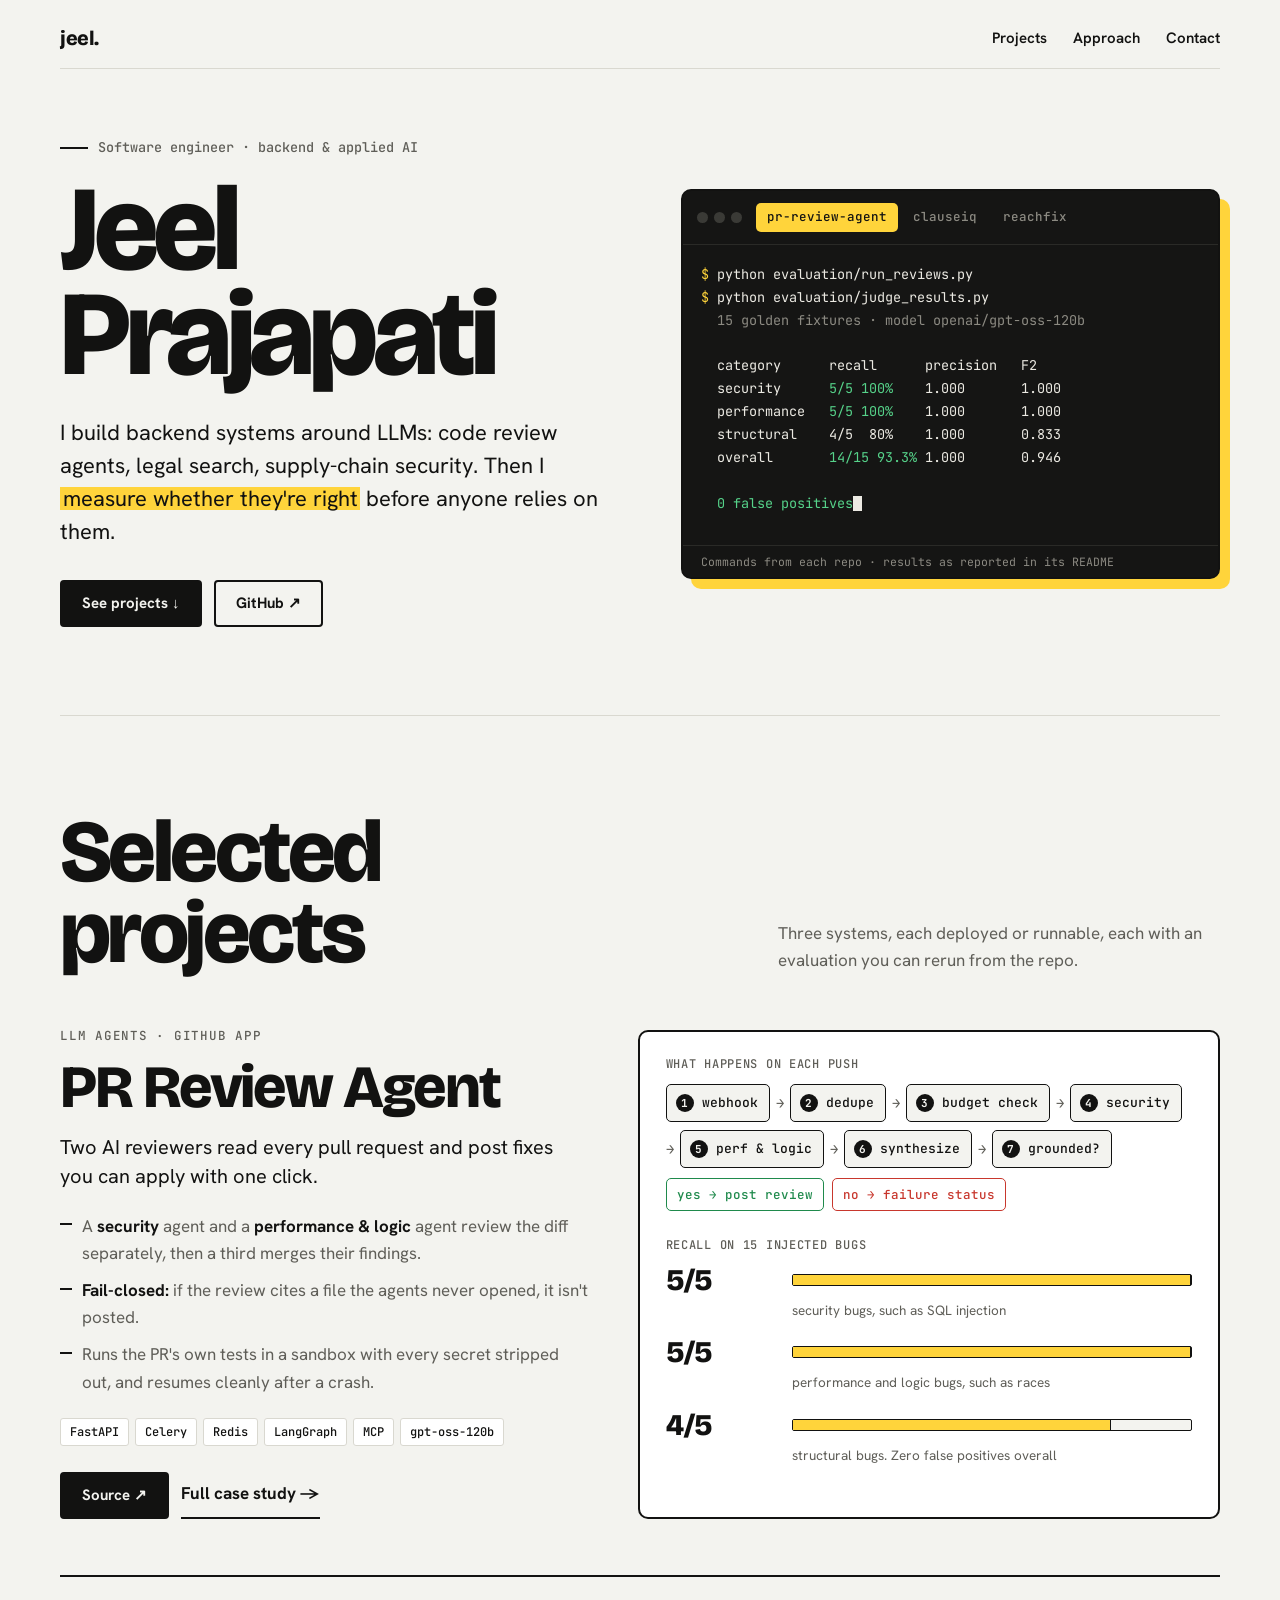
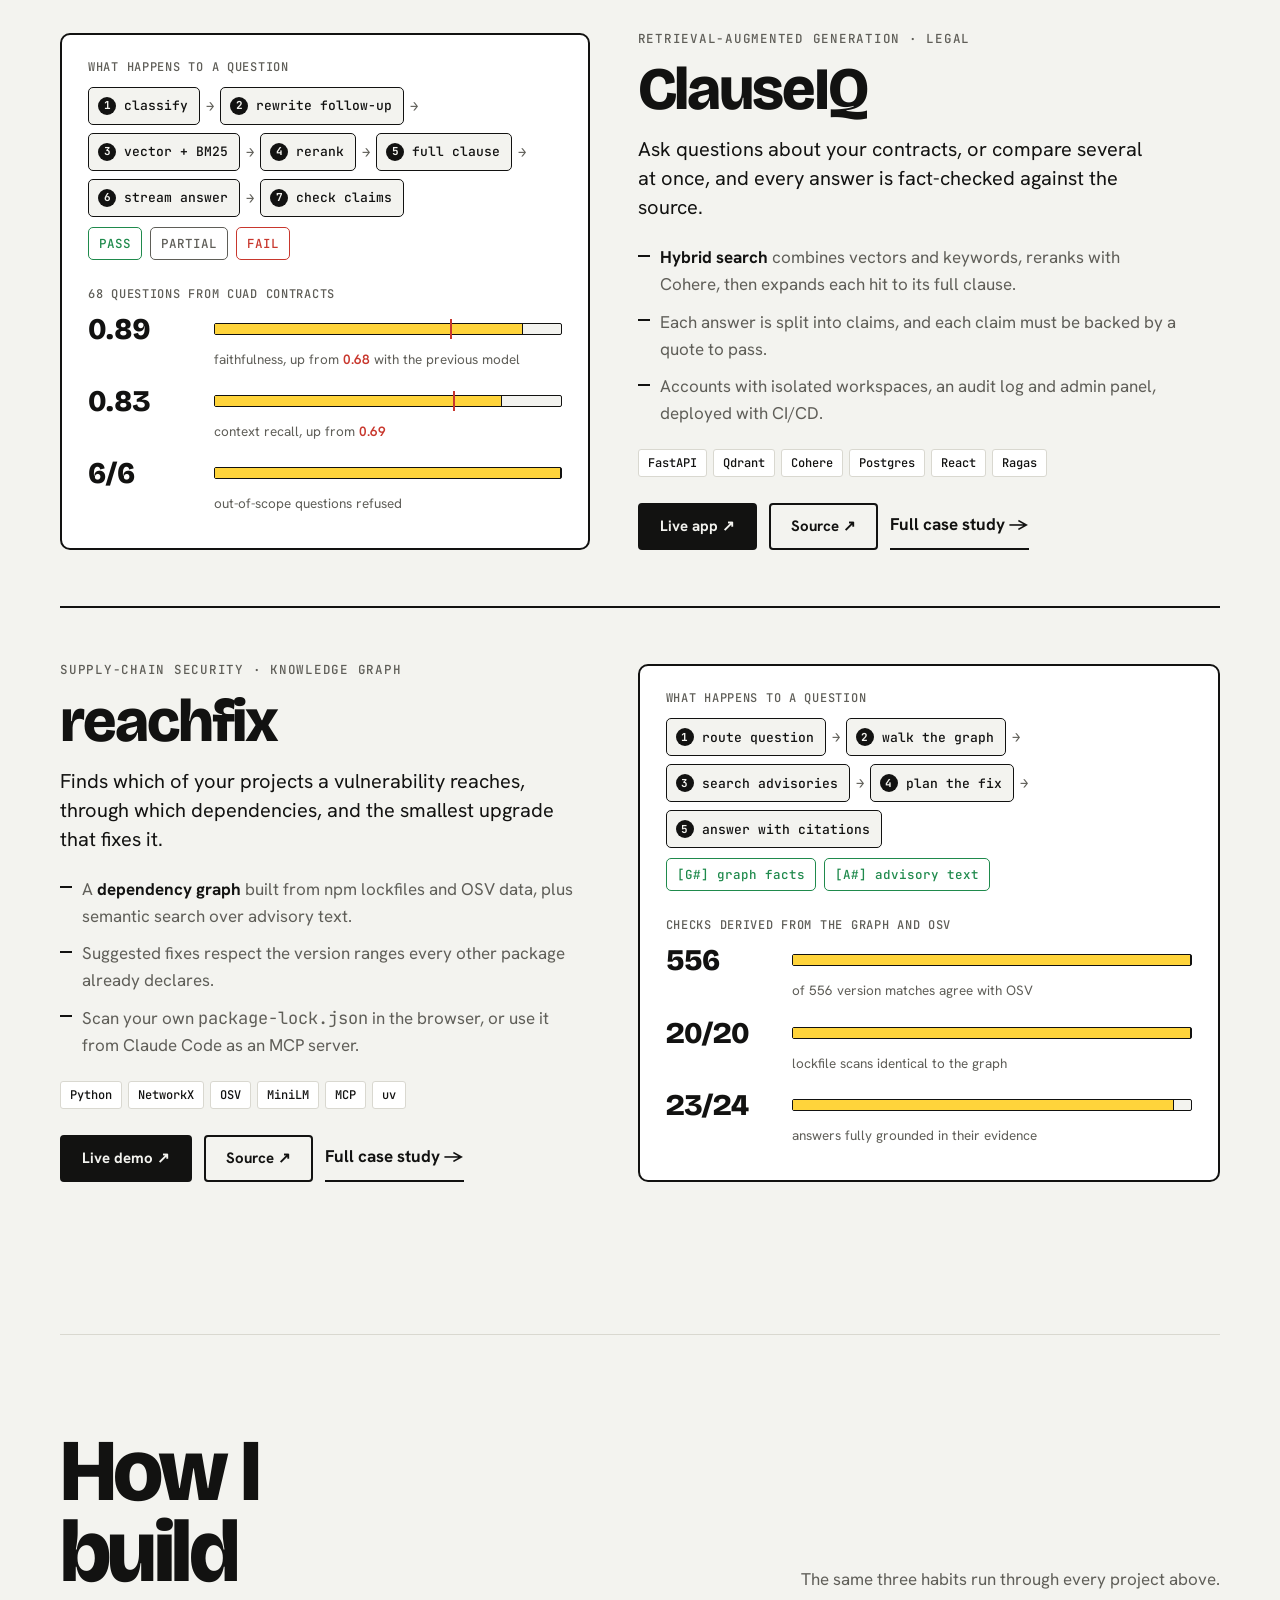
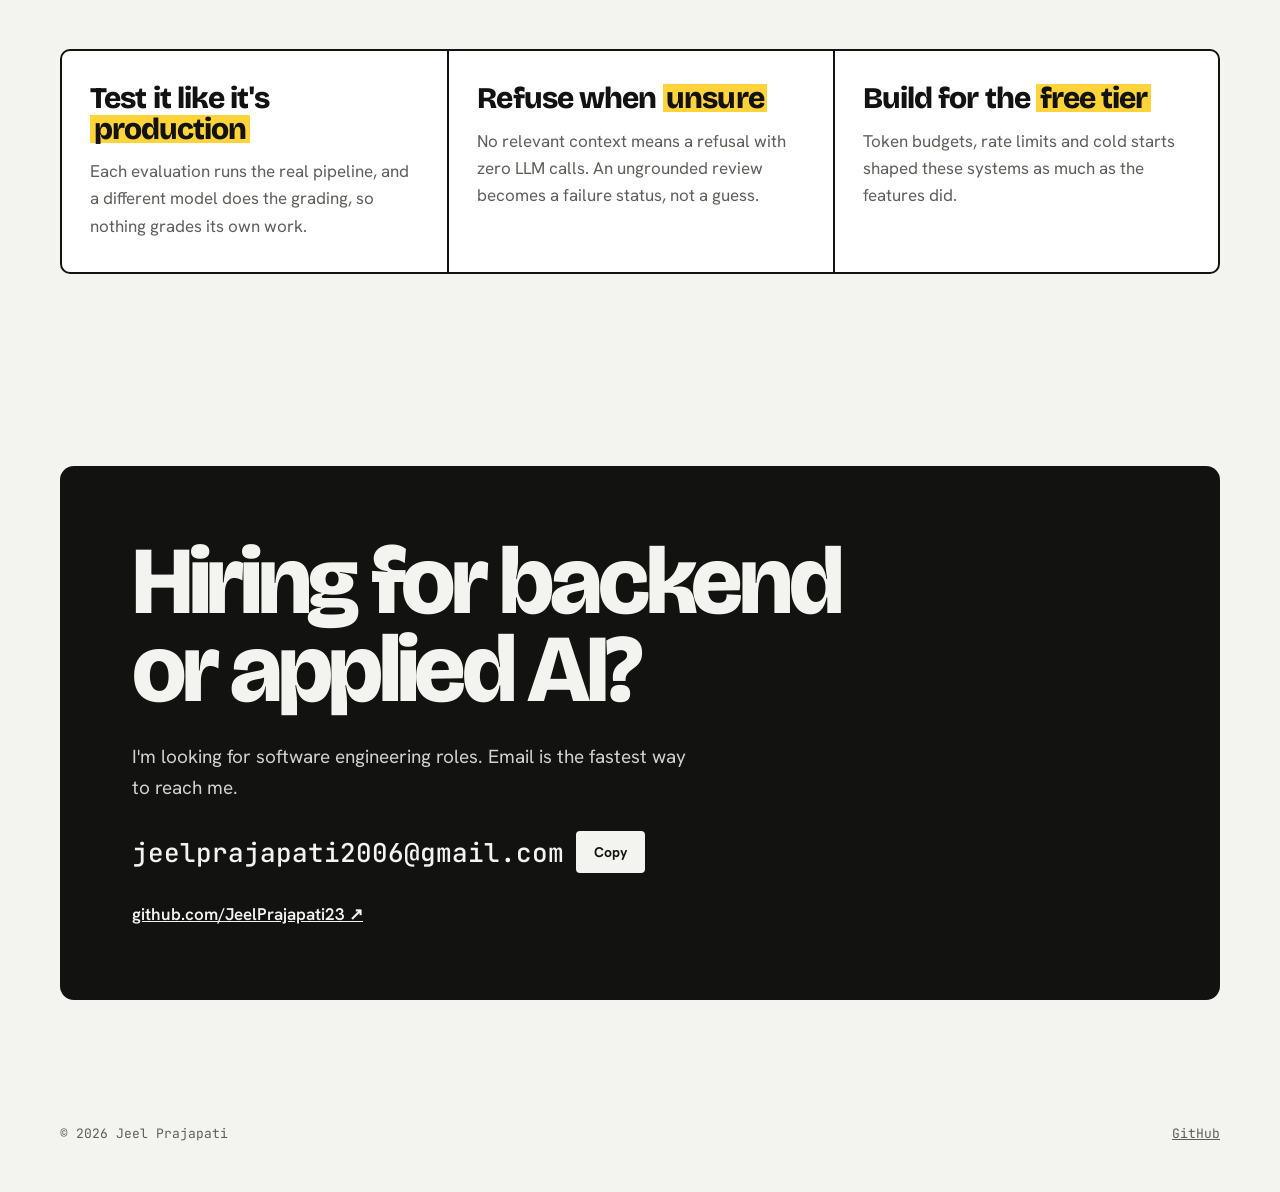
==== index.html @ beafd0f3 "Add portfolio site Home page, case-study pages for PR Review Agent, ClauseIQ and reachfix, and a 404" ====
<!doctype html>
<html lang="en">
<head>
<meta charset="utf-8">
<meta name="viewport" content="width=device-width, initial-scale=1, viewport-fit=cover">
<title>Jeel Prajapati · Software Engineer</title>
<meta name="description" content="Jeel Prajapati builds backend systems around LLMs and measures whether they are right: PR Review Agent, ClauseIQ and reachfix.">
<meta property="og:title" content="Jeel Prajapati · Software Engineer">
<meta property="og:description" content="Jeel Prajapati builds backend systems around LLMs and measures whether they are right: PR Review Agent, ClauseIQ and reachfix.">
<meta property="og:type" content="website">
<link rel="icon" href="assets/favicon.svg" type="image/svg+xml">
<link rel="preconnect" href="https://fonts.googleapis.com">
<link rel="preconnect" href="https://fonts.gstatic.com" crossorigin>
<link rel="stylesheet" href="https://fonts.googleapis.com/css2?family=Bricolage+Grotesque:opsz,wght@12..96,500;12..96,700;12..96,800&family=Hanken+Grotesk:wght@400;500;600;700&family=JetBrains+Mono:wght@400;500;700&display=swap">
<link rel="stylesheet" href="assets/styles.css">
</head>
<body>
<div class="wrap">
  <nav aria-label="Primary">
    <a class="mark" href="index.html">jeel.</a>
    <ul>
      <li><a href="#projects">Projects</a></li>
      <li><a href="#approach">Approach</a></li>
      <li><a href="#contact">Contact</a></li>
    </ul>
  </nav>

  <header class="hero" id="top">
    <div>
      <div class="role">Software engineer · backend &amp; applied AI</div>
      <h1>Jeel<br>Prajapati</h1>
      <p class="lede">I build backend systems around LLMs: code review agents, legal search, supply-chain security. Then I <span class="hl">measure whether they're right</span> before anyone relies on them.</p>
      <div class="actions">
        <a class="btn solid" href="#projects">See projects ↓</a>
        <a class="btn" href="https://github.com/JeelPrajapati23">GitHub ↗</a>
      </div>
    </div>

    <div class="term" aria-label="Project results in a terminal">
      <div class="term-top">
        <div class="dots" aria-hidden="true"><i></i><i></i><i></i></div>
        <div class="tabs" role="tablist">
          <button class="tab" role="tab" id="t-pr" aria-selected="true" data-k="pr">pr-review-agent</button>
          <button class="tab" role="tab" id="t-cq" aria-selected="false" data-k="cq">clauseiq</button>
          <button class="tab" role="tab" id="t-rf" aria-selected="false" data-k="rf">reachfix</button>
        </div>
      </div>
      <div class="screen" id="screen" role="tabpanel" aria-live="polite"></div>
      <div class="term-foot">Commands from each repo · results as reported in its README</div>
    </div>
  </header>

  <section id="projects" aria-labelledby="projects-h">
    <div class="sec-title">
      <h2 id="projects-h">Selected<br>projects</h2>
      <p>Three systems, each deployed or runnable, each with an evaluation you can rerun from the repo.</p>
    </div>

    <article class="project">
      <div class="info">
        <div class="kicker">LLM agents · GitHub App</div>
        <h3>PR Review Agent</h3>
        <p class="pitch">Two AI reviewers read every pull request and post fixes you can apply with one click.</p>
        <ul class="facts">
          <li>A <b>security</b> agent and a <b>performance &amp; logic</b> agent review the diff separately, then a third merges their findings.</li>
          <li><b>Fail-closed:</b> if the review cites a file the agents never opened, it isn't posted.</li>
          <li>Runs the PR's own tests in a sandbox with every secret stripped out, and resumes cleanly after a crash.</li>
        </ul>
        <div class="stack"><span>FastAPI</span><span>Celery</span><span>Redis</span><span>LangGraph</span><span>MCP</span><span>gpt-oss-120b</span></div>
        <div class="plinks"><a class="btn solid" href="https://github.com/JeelPrajapati23/PR-Review-Agent">Source ↗</a><a class="more" href="projects/pr-review-agent.html">Full case study →</a></div>
      </div>
      <div class="figure">
        <div>
          <div class="fig-label">What happens on each push</div>
          <ol class="flow">
            <li><span class="step" style="--i:0">webhook</span><span class="arrow">→</span></li>
            <li><span class="step" style="--i:1">dedupe</span><span class="arrow">→</span></li>
            <li><span class="step" style="--i:2">budget check</span><span class="arrow">→</span></li>
            <li><span class="step" style="--i:3">security</span><span class="arrow">→</span></li>
            <li><span class="step" style="--i:4">perf &amp; logic</span><span class="arrow">→</span></li>
            <li><span class="step" style="--i:5">synthesize</span><span class="arrow">→</span></li>
            <li><span class="step" style="--i:6">grounded?</span></li>
          </ol>
          <div class="outcomes"><span class="out go">yes → post review</span><span class="out stop">no → failure status</span></div>
        </div>
        <div>
          <div class="fig-label">Recall on 15 injected bugs</div>
          <div class="bars">
            <div class="bar-row"><b>5/5</b><div class="track"><div class="fill" style="width:100%"></div></div><small>security bugs, such as SQL injection</small></div>
            <div class="bar-row"><b>5/5</b><div class="track"><div class="fill" style="width:100%"></div></div><small>performance and logic bugs, such as races</small></div>
            <div class="bar-row"><b>4/5</b><div class="track"><div class="fill" style="width:80%"></div></div><small>structural bugs. Zero false positives overall</small></div>
          </div>
        </div>
      </div>
    </article>

    <article class="project flip">
      <div class="info">
        <div class="kicker">Retrieval-augmented generation · Legal</div>
        <h3>ClauseIQ</h3>
        <p class="pitch">Ask questions about your contracts, or compare several at once, and every answer is fact-checked against the source.</p>
        <ul class="facts">
          <li><b>Hybrid search</b> combines vectors and keywords, reranks with Cohere, then expands each hit to its full clause.</li>
          <li>Each answer is split into claims, and each claim must be backed by a quote to pass.</li>
          <li>Accounts with isolated workspaces, an audit log and admin panel, deployed with CI/CD.</li>
        </ul>
        <div class="stack"><span>FastAPI</span><span>Qdrant</span><span>Cohere</span><span>Postgres</span><span>React</span><span>Ragas</span></div>
        <div class="plinks"><a class="btn solid" href="https://clauseiq-rag.vercel.app">Live app ↗</a><a class="btn" href="https://github.com/JeelPrajapati23/ClauseIQ">Source ↗</a><a class="more" href="projects/clauseiq.html">Full case study →</a></div>
      </div>
      <div class="figure">
        <div>
          <div class="fig-label">What happens to a question</div>
          <ol class="flow">
            <li><span class="step" style="--i:0">classify</span><span class="arrow">→</span></li>
            <li><span class="step" style="--i:1">rewrite follow-up</span><span class="arrow">→</span></li>
            <li><span class="step" style="--i:2">vector + BM25</span><span class="arrow">→</span></li>
            <li><span class="step" style="--i:3">rerank</span><span class="arrow">→</span></li>
            <li><span class="step" style="--i:4">full clause</span><span class="arrow">→</span></li>
            <li><span class="step" style="--i:5">stream answer</span><span class="arrow">→</span></li>
            <li><span class="step" style="--i:6">check claims</span></li>
          </ol>
          <div class="outcomes"><span class="out go">PASS</span><span class="out mid">PARTIAL</span><span class="out stop">FAIL</span></div>
        </div>
        <div>
          <div class="fig-label">68 questions from CUAD contracts</div>
          <div class="bars">
            <div class="bar-row"><b>0.89</b><div class="track"><div class="fill" style="width:89%"></div><div class="base" style="left:68%"></div></div><small>faithfulness, up from <em>0.68</em> with the previous model</small></div>
            <div class="bar-row"><b>0.83</b><div class="track"><div class="fill" style="width:83%"></div><div class="base" style="left:69%"></div></div><small>context recall, up from <em>0.69</em></small></div>
            <div class="bar-row"><b>6/6</b><div class="track"><div class="fill" style="width:100%"></div></div><small>out-of-scope questions refused</small></div>
          </div>
        </div>
      </div>
    </article>

    <article class="project">
      <div class="info">
        <div class="kicker">Supply-chain security · Knowledge graph</div>
        <h3>reachfix</h3>
        <p class="pitch">Finds which of your projects a vulnerability reaches, through which dependencies, and the smallest upgrade that fixes it.</p>
        <ul class="facts">
          <li>A <b>dependency graph</b> built from npm lockfiles and OSV data, plus semantic search over advisory text.</li>
          <li>Suggested fixes respect the version ranges every other package already declares.</li>
          <li>Scan your own <span class="mono">package-lock.json</span> in the browser, or use it from Claude Code as an MCP server.</li>
        </ul>
        <div class="stack"><span>Python</span><span>NetworkX</span><span>OSV</span><span>MiniLM</span><span>MCP</span><span>uv</span></div>
        <div class="plinks"><a class="btn solid" href="https://reachfix-latest.onrender.com">Live demo ↗</a><a class="btn" href="https://github.com/JeelPrajapati23/reachfix">Source ↗</a><a class="more" href="projects/reachfix.html">Full case study →</a></div>
      </div>
      <div class="figure">
        <div>
          <div class="fig-label">What happens to a question</div>
          <ol class="flow">
            <li><span class="step" style="--i:0">route question</span><span class="arrow">→</span></li>
            <li><span class="step" style="--i:1">walk the graph</span><span class="arrow">→</span></li>
            <li><span class="step" style="--i:2">search advisories</span><span class="arrow">→</span></li>
            <li><span class="step" style="--i:3">plan the fix</span><span class="arrow">→</span></li>
            <li><span class="step" style="--i:4">answer with citations</span></li>
          </ol>
          <div class="outcomes"><span class="out go">[G#] graph facts</span><span class="out go">[A#] advisory text</span></div>
        </div>
        <div>
          <div class="fig-label">Checks derived from the graph and OSV</div>
          <div class="bars">
            <div class="bar-row"><b>556</b><div class="track"><div class="fill" style="width:100%"></div></div><small>of 556 version matches agree with OSV</small></div>
            <div class="bar-row"><b>20/20</b><div class="track"><div class="fill" style="width:100%"></div></div><small>lockfile scans identical to the graph</small></div>
            <div class="bar-row"><b>23/24</b><div class="track"><div class="fill" style="width:95.8%"></div></div><small>answers fully grounded in their evidence</small></div>
          </div>
        </div>
      </div>
    </article>
  </section>

  <section id="approach" aria-labelledby="approach-h">
    <div class="sec-title">
      <h2 id="approach-h">How I<br>build</h2>
      <p>The same three habits run through every project above.</p>
    </div>
    <div class="principles">
      <div class="principle">
        <h3>Test it like it's <span class="hl">production</span></h3>
        <p>Each evaluation runs the real pipeline, and a different model does the grading, so nothing grades its own work.</p>
      </div>
      <div class="principle">
        <h3>Refuse when <span class="hl">unsure</span></h3>
        <p>No relevant context means a refusal with zero LLM calls. An ungrounded review becomes a failure status, not a guess.</p>
      </div>
      <div class="principle">
        <h3>Build for the <span class="hl">free tier</span></h3>
        <p>Token budgets, rate limits and cold starts shaped these systems as much as the features did.</p>
      </div>
    </div>
  </section>

  <section id="contact" aria-labelledby="contact-h" style="border-top:0">
    <div class="contact">
      <h2 id="contact-h">Hiring for backend or applied AI?</h2>
      <p>I'm looking for software engineering roles. Email is the fastest way to reach me.</p>
      <div class="mailrow">
        <span class="mail" id="email">jeelprajapati2006@gmail.com</span>
        <button class="copy" id="copy-email" type="button">Copy</button>
      </div>
      <a href="https://github.com/JeelPrajapati23">github.com/JeelPrajapati23 ↗</a>
    </div>
  </section>

  <footer><span>© 2026 Jeel Prajapati</span><a href="https://github.com/JeelPrajapati23">GitHub</a></footer>
</div>

<script src="assets/main.js"></script>
</body>
</html>
---- assets/styles.css ----
:root {
    --bg: #F3F3EF;
    --ink: #121211;
    --muted: #5F5E58;
    --line: #D9D8D0;
    --card: #FFFFFF;
    --mark: #FFD43B;
    --on-mark: #121211;
    --term: #151514;
    --term-ink: #ECEAE3;
    --term-dim: #8C8A82;
    --go: #1F8A4C;
    --stop: #C8372D;
    --go-t: #56D38A;
    --stop-t: #FF7B6E;
    --band: #121211;
    --band-ink: #F3F3EF;
    --display: "Bricolage Grotesque", "Arial Narrow", Arial, sans-serif;
    --body: "Hanken Grotesk", "Helvetica Neue", Arial, sans-serif;
    --mono: "JetBrains Mono", ui-monospace, Menlo, Consolas, monospace;
  }
  @media (prefers-color-scheme: dark) {
    :root:not([data-theme="light"]) {
      color-scheme: dark;
      --bg: #121211; --ink: #EEEDE7; --muted: #A09E95; --line: #2C2B28; --card: #1A1A18;
      --term: #0B0B0A; --go: #56D38A; --stop: #FF7B6E; --band: #FFD43B; --band-ink: #121211;
    }
  }
  :root[data-theme="dark"] {
    color-scheme: dark;
    --bg: #121211; --ink: #EEEDE7; --muted: #A09E95; --line: #2C2B28; --card: #1A1A18;
    --term: #0B0B0A; --go: #56D38A; --stop: #FF7B6E; --band: #FFD43B; --band-ink: #121211;
  }

  * { box-sizing: border-box; }
  html { scroll-behavior: smooth; }
  body { background: var(--bg); color: var(--ink); font: 400 17px/1.6 var(--body); padding-inline: 20px; -webkit-font-smoothing: antialiased; }
  .wrap { max-width: 1160px; margin-inline: auto; }
  a { color: inherit; }
  :focus-visible { outline: 2px solid var(--ink); outline-offset: 3px; }
  h1, h2, h3 { font-family: var(--display); text-wrap: balance; margin: 0; }
  p { margin: 0; }
  .mono { font-family: var(--mono); }
  .hl {
    background: linear-gradient(transparent 12%, var(--mark) 12%, var(--mark) 88%, transparent 88%) no-repeat 0 0 / 100% 100%;
    color: var(--on-mark); padding-inline: .12em; box-decoration-break: clone; -webkit-box-decoration-break: clone;
    animation: sweep 1s .5s cubic-bezier(.6,0,.2,1) both;
  }
  @keyframes sweep { from { background-size: 0% 100%; color: inherit; } }

  /* nav */
  nav {
    position: sticky; top: env(safe-area-inset-top, 0px); z-index: 20; background: var(--bg);
    display: flex; justify-content: space-between; align-items: center; gap: 16px; padding-block: 18px;
    border-bottom: 1px solid var(--line);
  }
  nav .mark { font: 800 20px/1 var(--display); text-decoration: none; letter-spacing: -.02em; }
  nav ul { display: flex; gap: 26px; list-style: none; margin: 0; padding: 0; font-weight: 600; font-size: 15px; }
  nav ul a { text-decoration: none; background: linear-gradient(var(--mark), var(--mark)) no-repeat 0 100% / 0 40%; transition: background-size .25s; }
  nav ul a:hover { background-size: 100% 40%; }

  /* hero */
  .hero { display: grid; grid-template-columns: 1.05fr 1fr; gap: 56px; align-items: center; padding-block: 72px 88px; }
  .role { font: 500 13.5px/1 var(--mono); color: var(--muted); display: flex; align-items: center; gap: 10px; margin-bottom: 22px; }
  .role::before { content: ""; width: 28px; height: 2px; background: var(--ink); }
  .hero h1 { font-size: clamp(58px, 9.4vw, 124px); line-height: .88; font-weight: 800; letter-spacing: -.045em; }
  .hero .lede { font-size: clamp(19px, 2vw, 22px); line-height: 1.5; margin-top: 28px; max-width: 30em; }
  .actions { display: flex; flex-wrap: wrap; gap: 12px; margin-top: 32px; align-items: center; }
  .btn {
    display: inline-flex; align-items: center; gap: 10px; padding: 14px 20px; font: 700 15px/1 var(--body);
    text-decoration: none; border: 2px solid var(--ink); border-radius: 4px; transition: transform .15s, box-shadow .15s;
  }
  .btn.solid { background: var(--ink); color: var(--bg); }
  .btn:hover { transform: translate(-3px, -3px); box-shadow: 3px 3px 0 var(--mark), 3px 3px 0 2px var(--ink); }

  /* terminal */
  .term { background: var(--term); color: var(--term-ink); border-radius: 10px; overflow: hidden; box-shadow: 10px 10px 0 var(--mark); border: 2px solid var(--ink); }
  .term-top { display: flex; align-items: center; gap: 14px; padding: 12px 14px; border-bottom: 1px solid #2A2A27; flex-wrap: wrap; }
  .dots { display: flex; gap: 6px; }
  .dots i { width: 11px; height: 11px; border-radius: 50%; background: #3A3A36; }
  .tabs { display: flex; gap: 4px; flex-wrap: wrap; }
  .tab {
    font: 500 12.5px/1 var(--mono); color: var(--term-dim); background: none; border: 1px solid transparent;
    padding: 7px 10px; border-radius: 5px; cursor: pointer;
  }
  .tab:hover { color: var(--term-ink); }
  .tab[aria-selected="true"] { color: #121211; background: var(--mark); }
  .tab:focus-visible { outline: 2px solid var(--mark); outline-offset: 2px; }
  .screen { font: 400 13.5px/1.7 var(--mono); padding: 18px 18px 20px; min-height: 300px; overflow-x: auto; white-space: pre; }
  .screen .p { color: var(--mark); }
  .screen .d { color: var(--term-dim); }
  .screen .g { color: var(--go-t); }
  .screen .r { color: var(--stop-t); }
  .screen .caret { display: inline-block; width: .6em; height: 1.1em; vertical-align: -.2em; background: var(--term-ink); animation: blink 1s steps(1) infinite; }
  @keyframes blink { 50% { opacity: 0; } }
  .term-foot { font: 400 11.5px/1 var(--mono); color: var(--term-dim); padding: 10px 18px; border-top: 1px solid #2A2A27; }

  /* sections */
  section { padding-block: 96px; border-top: 1px solid var(--line); }
  .sec-title { display: flex; justify-content: space-between; align-items: end; gap: 24px; flex-wrap: wrap; margin-bottom: 56px; }
  .sec-title h2 { font-size: clamp(44px, 7vw, 88px); font-weight: 800; letter-spacing: -.04em; line-height: .92; }
  .sec-title p { max-width: 26em; color: var(--muted); }

  /* projects */
  .project { display: grid; grid-template-columns: 1fr 1.1fr; gap: 48px; padding-block: 56px; border-top: 2px solid var(--ink); }
  .project:first-of-type { border-top: 0; padding-top: 0; }
  .project.flip .info { order: 2; }
  .kicker { font: 500 12.5px/1 var(--mono); letter-spacing: .06em; text-transform: uppercase; color: var(--muted); }
  .project h3 { font-size: clamp(38px, 5vw, 60px); font-weight: 800; letter-spacing: -.035em; line-height: 1; margin-top: 14px; }
  .project .pitch { font-size: 20px; line-height: 1.45; margin-top: 16px; max-width: 26em; }
  .facts { list-style: none; margin: 22px 0 0; padding: 0; display: grid; gap: 10px; color: var(--muted); max-width: 32em; }
  .facts li { padding-left: 22px; position: relative; }
  .facts li::before { content: ""; position: absolute; left: 0; top: .62em; width: 12px; height: 2px; background: var(--ink); }
  .facts b { color: var(--ink); font-weight: 700; }
  .stack { display: flex; flex-wrap: wrap; gap: 6px; margin-top: 22px; }
  .stack span { font: 500 12px/1 var(--mono); padding: 7px 9px; border: 1px solid var(--line); border-radius: 3px; background: var(--card); }
  .plinks { display: flex; gap: 12px; flex-wrap: wrap; margin-top: 26px; }

  .figure { background: var(--card); border: 2px solid var(--ink); border-radius: 10px; padding: 26px; display: grid; gap: 28px; align-content: start; }
  .fig-label { font: 500 12px/1 var(--mono); letter-spacing: .06em; text-transform: uppercase; color: var(--muted); margin-bottom: 14px; }

  .flow { list-style: none; margin: 0; padding: 0; display: flex; flex-wrap: wrap; gap: 8px 6px; align-items: center; counter-reset: s; }
  .flow li { display: contents; }
  .flow .step {
    counter-increment: s; font: 500 13px/1.2 var(--mono); padding: 9px 11px 9px 9px; border: 1.5px solid var(--ink);
    border-radius: 5px; background: var(--bg); display: inline-flex; gap: 8px; align-items: center;
    animation: pulse 6s calc(var(--i) * .5s) infinite;
  }
  .flow .step::before { content: counter(s); font-size: 11px; font-weight: 700; width: 18px; height: 18px; border-radius: 50%; display: grid; place-items: center; background: var(--ink); color: var(--bg); }
  .flow .arrow { color: var(--muted); font: 500 14px/1 var(--mono); }
  @keyframes pulse { 0%, 8%, 100% { background: var(--bg); color: var(--ink); } 3% { background: var(--mark); color: var(--on-mark); } }
  .outcomes { display: flex; flex-wrap: wrap; gap: 8px; margin-top: 10px; }
  .out { font: 500 12.5px/1.2 var(--mono); padding: 8px 10px; border-radius: 5px; border: 1.5px solid; display: inline-flex; gap: 8px; align-items: center; }
  .out.go { color: var(--go); }
  .out.stop { color: var(--stop); }
  .out.mid { color: var(--muted); }

  .bars { display: grid; gap: 18px; }
  .bar-row { display: grid; grid-template-columns: 110px 1fr; gap: 6px 16px; align-items: center; }
  .bar-row b { font: 800 30px/1 var(--display); letter-spacing: -.02em; font-variant-numeric: tabular-nums; }
  .track { position: relative; height: 12px; background: var(--bg); border: 1.5px solid var(--ink); border-radius: 2px; }
  .fill { position: absolute; inset: 0 auto 0 0; background: var(--mark); border-right: 1.5px solid var(--ink); animation: grow 1.2s .3s cubic-bezier(.2,.8,.2,1) both; }
  @keyframes grow { from { width: 0; } }
  .base { position: absolute; top: -5px; bottom: -5px; width: 2px; background: var(--stop); }
  .bar-row small { grid-column: 2; font-size: 13.5px; color: var(--muted); line-height: 1.35; }
  .bar-row small em { color: var(--stop); font-style: normal; font-weight: 600; }

  /* principles */
  .principles { display: grid; grid-template-columns: repeat(3, 1fr); gap: 0; border: 2px solid var(--ink); border-radius: 10px; overflow: hidden; background: var(--card); }
  .principle { padding: 32px 28px; display: grid; gap: 14px; align-content: start; }
  .principle + .principle { border-left: 2px solid var(--ink); }
  .principle h3 { font-size: 30px; font-weight: 800; letter-spacing: -.03em; line-height: 1.02; }
  .principle p { color: var(--muted); }

  /* contact */
  .contact { background: var(--band); color: var(--band-ink); border-radius: 14px; padding: clamp(36px, 6vw, 72px); display: grid; gap: 28px; }
  .contact h2 { font-size: clamp(44px, 7.5vw, 96px); font-weight: 800; letter-spacing: -.045em; line-height: .92; max-width: 11em; }
  .contact p { font-size: 19px; max-width: 30em; opacity: .85; }
  .mailrow { display: flex; flex-wrap: wrap; gap: 12px; align-items: center; }
  .mail { font: 500 clamp(17px, 2.4vw, 26px)/1.2 var(--mono); word-break: break-all; }
  .copy {
    font: 700 14px/1 var(--body); padding: 12px 16px; border-radius: 4px; cursor: pointer;
    background: var(--band-ink); color: var(--band); border: 2px solid var(--band-ink);
  }
  .copy:hover { background: transparent; color: var(--band-ink); }
  .contact a { color: var(--band-ink); font-weight: 600; }
  footer { display: flex; justify-content: space-between; gap: 12px; flex-wrap: wrap; padding-block: 28px 40px; font: 400 13px/1.5 var(--mono); color: var(--muted); }

  @media (max-width: 960px) {
    .hero, .project { grid-template-columns: 1fr; }
    .project.flip .info { order: 0; }
    .hero { gap: 48px; padding-block: 48px 64px; }
    .principles { grid-template-columns: 1fr; }
    .principle + .principle { border-left: 0; border-top: 2px solid var(--ink); }
  }
  @media (max-width: 560px) {
    nav ul { gap: 16px; font-size: 14px; }
    nav ul li:nth-child(2) { display: none; }
    section { padding-block: 64px; }
    .figure { padding: 20px; }
    .bar-row { grid-template-columns: 84px 1fr; }
    .bar-row b { font-size: 24px; }
    .screen { font-size: 12px; min-height: 280px; }
    .term { box-shadow: 6px 6px 0 var(--mark); }
  }
  @media (prefers-reduced-motion: reduce) {
    *, *::before, *::after { animation: none !important; transition: none !important; }
    html { scroll-behavior: auto; }
  }

  /* ---------- shared additions ---------- */
  nav ul a[aria-current="page"] { background-size: 100% 40%; }
  .more { display: inline-flex; align-items: center; gap: 8px; font-weight: 700; text-decoration: none; border-bottom: 2px solid var(--ink); padding-bottom: 2px; }
  .more:hover { background: var(--mark); color: var(--on-mark); }

  /* ---------- project pages ---------- */
  .crumbs { font: 500 13px/1 var(--mono); color: var(--muted); padding-top: 40px; }
  .crumbs a { color: var(--muted); }
  .p-hero { padding-block: 28px 72px; display: grid; gap: 22px; }
  .p-hero h1 { font-size: clamp(56px, 10vw, 132px); font-weight: 800; letter-spacing: -.05em; line-height: .88; }
  .p-hero .pitch { font-size: clamp(20px, 2.3vw, 26px); line-height: 1.4; max-width: 30em; }
  .p-hero .row { display: flex; flex-wrap: wrap; gap: 12px; align-items: center; }
  .stats3 { display: grid; grid-template-columns: repeat(3, 1fr); border: 2px solid var(--ink); border-radius: 10px; overflow: hidden; background: var(--card); margin-top: 16px; }
  .stats3 > div { padding: 24px; display: grid; gap: 8px; align-content: start; }
  .stats3 > div + div { border-left: 2px solid var(--ink); }
  .stats3 b { font: 800 clamp(38px, 5vw, 56px)/1 var(--display); letter-spacing: -.03em; font-variant-numeric: tabular-nums; }
  .stats3 span { color: var(--muted); font-size: 15px; line-height: 1.4; }

  .split { display: grid; grid-template-columns: 280px 1fr; gap: 48px; }
  .split > *, .prose > * { min-width: 0; }
  .split h2 { font-size: clamp(32px, 4vw, 44px); font-weight: 800; letter-spacing: -.035em; line-height: 1; position: sticky; top: 96px; align-self: start; }
  .prose { font-size: 18.5px; line-height: 1.65; max-width: 40em; display: grid; gap: 18px; }
  .prose code, .steps code, .decision code, td code { font: 500 .86em var(--mono); background: var(--card); border: 1px solid var(--line); padding: .08em .35em; border-radius: 3px; }

  .steps { list-style: none; margin: 0; padding: 0; display: grid; gap: 0; counter-reset: st; max-width: 44em; }
  .steps li { counter-increment: st; display: grid; grid-template-columns: 52px 1fr; gap: 16px; padding-block: 18px; border-top: 1px solid var(--line); }
  .steps li:first-child { border-top: 0; padding-top: 0; }
  .steps li::before { content: counter(st, decimal-leading-zero); font: 700 15px/1.6 var(--mono); background: var(--ink); color: var(--bg); border-radius: 4px; text-align: center; height: 26px; }
  .steps b { font-weight: 700; }
  .steps p { color: var(--muted); margin-top: 2px; }

  .decisions { display: grid; grid-template-columns: repeat(2, 1fr); gap: 16px; }
  .decision { background: var(--card); border: 2px solid var(--ink); border-radius: 10px; padding: 24px; display: grid; gap: 10px; align-content: start; }
  .decision h3 { font-size: 23px; font-weight: 800; letter-spacing: -.02em; line-height: 1.1; }
  .decision p { color: var(--muted); font-size: 16px; }
  .decision .why { font: 500 12px/1 var(--mono); text-transform: uppercase; letter-spacing: .06em; color: var(--ink); background: var(--mark); color: var(--on-mark); justify-self: start; padding: 5px 7px; border-radius: 3px; }

  .table-wrap { overflow-x: auto; border: 2px solid var(--ink); border-radius: 10px; background: var(--card); }
  table.res { width: 100%; border-collapse: collapse; font-variant-numeric: tabular-nums; min-width: 520px; }
  table.res th, table.res td { text-align: left; padding: 13px 18px; border-bottom: 1px solid var(--line); }
  table.res th { font: 500 12px/1 var(--mono); text-transform: uppercase; letter-spacing: .06em; color: var(--muted); background: var(--bg); }
  table.res td.n { font: 500 15px/1 var(--mono); white-space: nowrap; }
  table.res tr:last-child td { border-bottom: 0; }
  table.res tr.total td { font-weight: 700; background: color-mix(in srgb, var(--mark) 22%, var(--card)); }
  .fine { font-size: 14.5px; color: var(--muted); margin-top: 14px; max-width: 46em; }

  .pager { display: grid; grid-template-columns: 1fr 1fr; gap: 16px; }
  .pager a { display: grid; gap: 6px; padding: 22px 24px; border: 2px solid var(--ink); border-radius: 10px; text-decoration: none; background: var(--card); transition: transform .15s, box-shadow .15s; }
  .pager a:hover { transform: translate(-3px, -3px); box-shadow: 6px 6px 0 var(--mark), 6px 6px 0 2px var(--ink); }
  .pager span { font: 500 12px/1 var(--mono); color: var(--muted); text-transform: uppercase; letter-spacing: .06em; }
  .pager b { font: 800 30px/1 var(--display); letter-spacing: -.03em; }
  .pager a.next { text-align: right; }

  /* ---------- 404 ---------- */
  .lost { padding-block: 96px; display: grid; gap: 24px; justify-items: start; }
  .lost h1 { font-size: clamp(96px, 20vw, 240px); font-weight: 800; letter-spacing: -.06em; line-height: .8; }

  @media (max-width: 960px) {
    .split { grid-template-columns: 1fr; gap: 24px; }
    .split h2 { position: static; }
    .decisions { grid-template-columns: 1fr; }
  }
  @media (max-width: 640px) {
    .stats3 { grid-template-columns: 1fr; }
    .stats3 > div + div { border-left: 0; border-top: 2px solid var(--ink); }
    .pager { grid-template-columns: 1fr; }
    .pager a.next { text-align: left; }
    .steps li { grid-template-columns: 40px 1fr; gap: 12px; }
  }

  pre.example { font: 400 13.5px/1.7 var(--mono); background: var(--term); color: var(--term-ink); padding: 20px; border-radius: 10px; border: 2px solid var(--ink); box-shadow: 8px 8px 0 var(--mark); overflow-x: auto; margin: 0 0 8px; }
  pre.example .p { color: var(--mark); }
  pre.example .r { color: var(--stop-t); }
  pre.example .g { color: var(--go-t); }
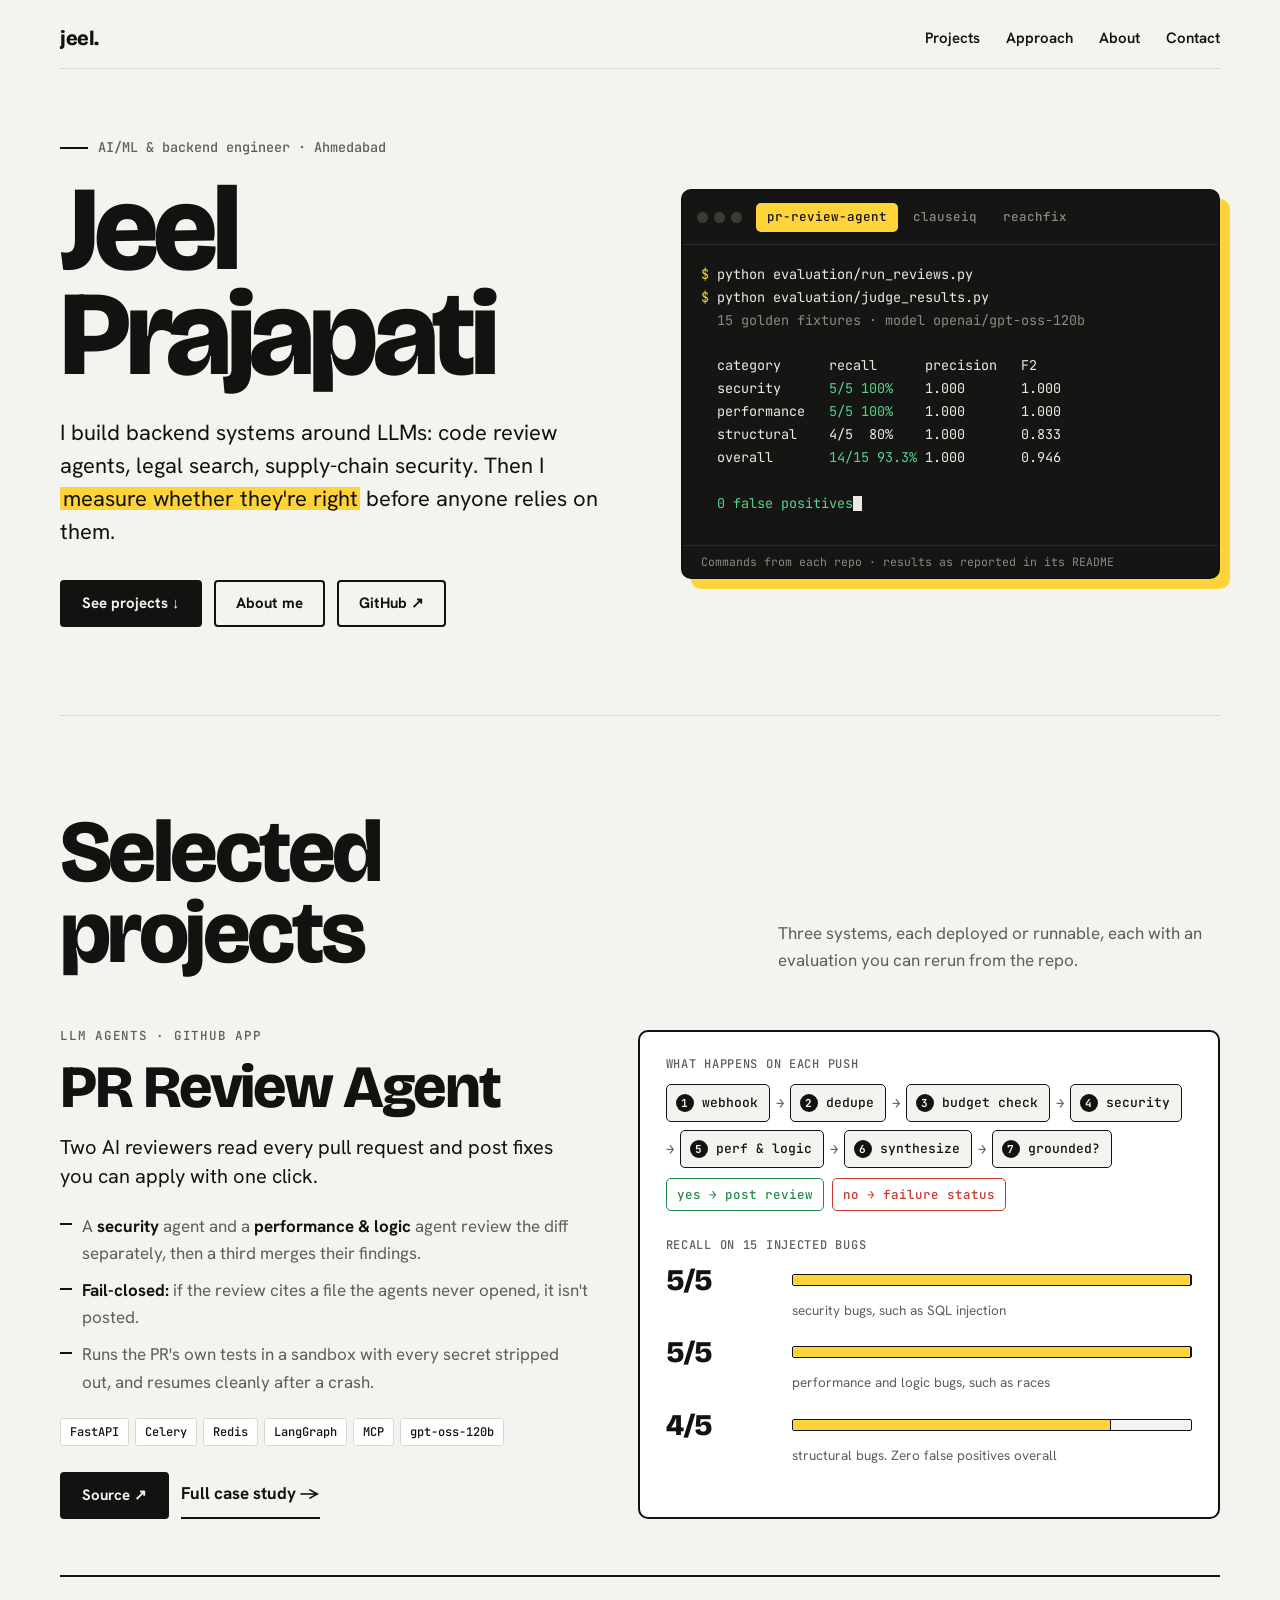
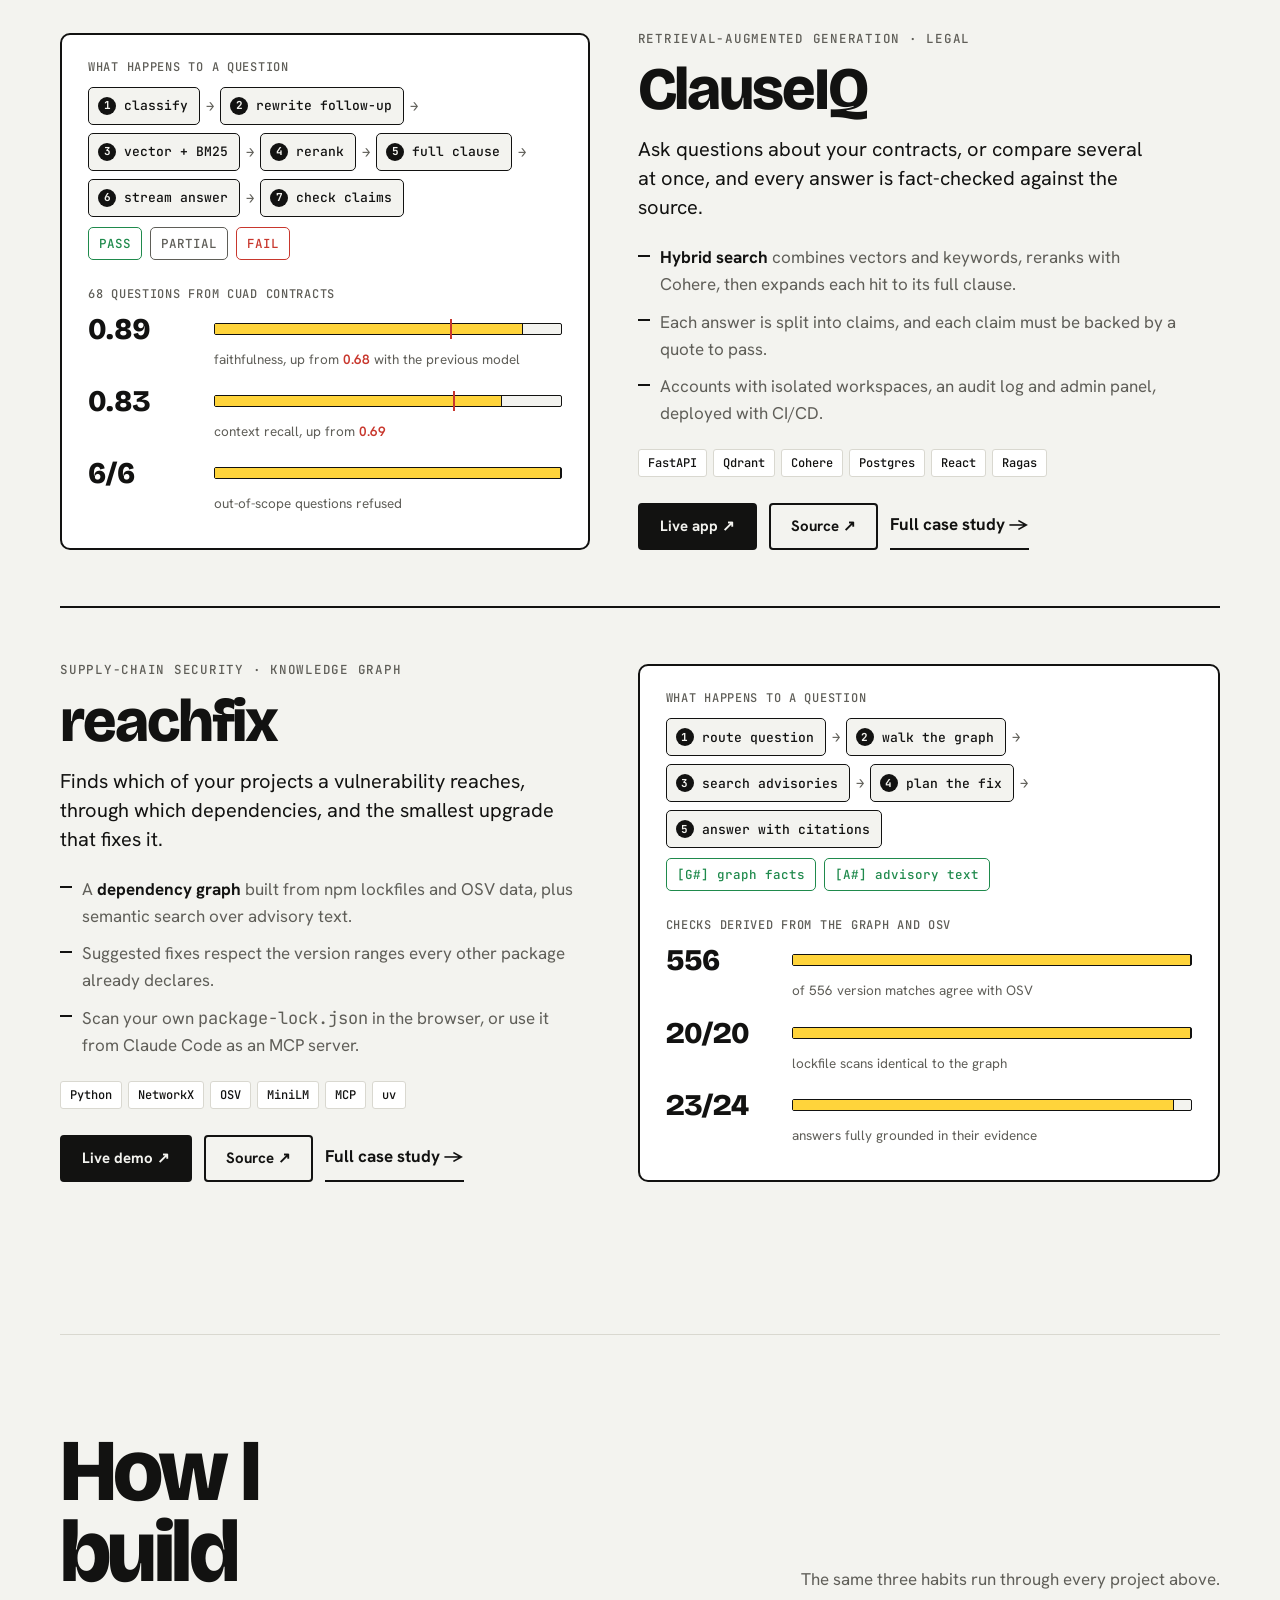
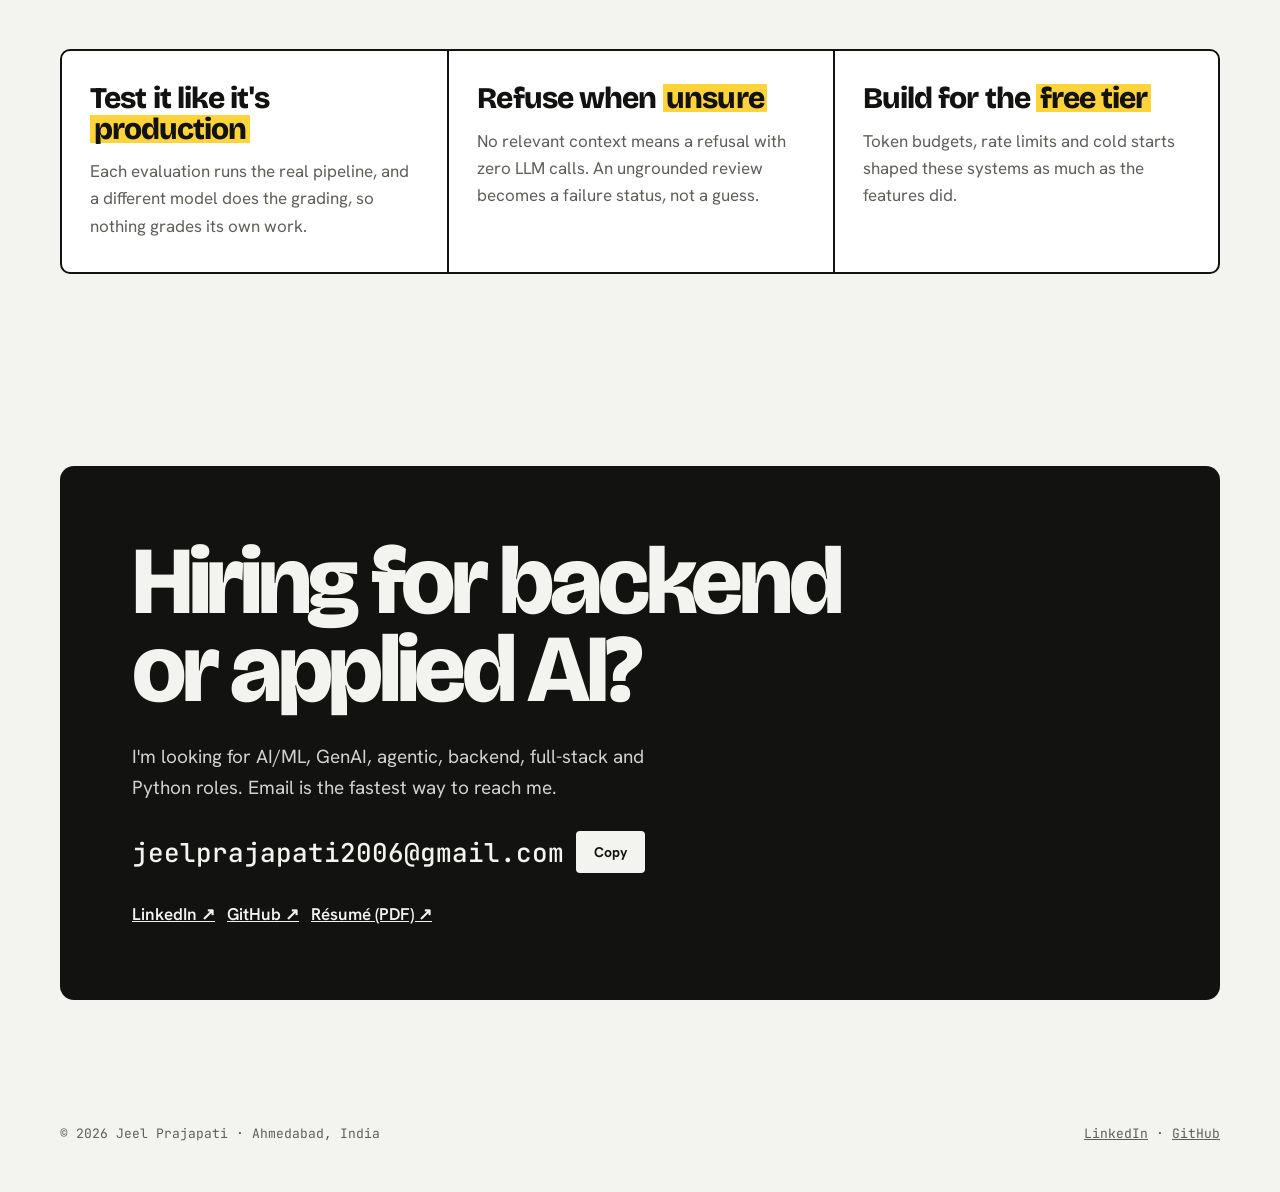
==== commit f7497d74: "Add About page, résumé, and LinkedIn links About page with bio, quick facts, competitive programming" ====
--- a/index.html
+++ b/index.html
@@ -21,17 +21,19 @@
     <ul>
       <li><a href="#projects">Projects</a></li>
       <li><a href="#approach">Approach</a></li>
+      <li><a href="about.html">About</a></li>
       <li><a href="#contact">Contact</a></li>
     </ul>
   </nav>
 
   <header class="hero" id="top">
     <div>
-      <div class="role">Software engineer · backend &amp; applied AI</div>
+      <div class="role">AI/ML &amp; backend engineer · Ahmedabad</div>
       <h1>Jeel<br>Prajapati</h1>
       <p class="lede">I build backend systems around LLMs: code review agents, legal search, supply-chain security. Then I <span class="hl">measure whether they're right</span> before anyone relies on them.</p>
       <div class="actions">
         <a class="btn solid" href="#projects">See projects ↓</a>
+        <a class="btn" href="about.html">About me</a>
         <a class="btn" href="https://github.com/JeelPrajapati23">GitHub ↗</a>
       </div>
     </div>
@@ -193,16 +195,20 @@
   <section id="contact" aria-labelledby="contact-h" style="border-top:0">
     <div class="contact">
       <h2 id="contact-h">Hiring for backend or applied AI?</h2>
-      <p>I'm looking for software engineering roles. Email is the fastest way to reach me.</p>
+      <p>I'm looking for AI/ML, GenAI, agentic, backend, full-stack and Python roles. Email is the fastest way to reach me.</p>
       <div class="mailrow">
         <span class="mail" id="email">jeelprajapati2006@gmail.com</span>
         <button class="copy" id="copy-email" type="button">Copy</button>
       </div>
-      <a href="https://github.com/JeelPrajapati23">github.com/JeelPrajapati23 ↗</a>
+      <div class="actions" style="margin-top:0">
+        <a href="https://www.linkedin.com/in/jeel-prajapati-592411321/">LinkedIn ↗</a>
+        <a href="https://github.com/JeelPrajapati23">GitHub ↗</a>
+        <a href="assets/Jeel_Prajapati_Resume.pdf">Résumé (PDF) ↗</a>
+      </div>
     </div>
   </section>
 
-  <footer><span>© 2026 Jeel Prajapati</span><a href="https://github.com/JeelPrajapati23">GitHub</a></footer>
+  <footer><span>© 2026 Jeel Prajapati · Ahmedabad, India</span><span><a href="https://www.linkedin.com/in/jeel-prajapati-592411321/">LinkedIn</a> · <a href="https://github.com/JeelPrajapati23">GitHub</a></span></footer>
 </div>
 
 <script src="assets/main.js"></script>
--- a/assets/styles.css
+++ b/assets/styles.css
@@ -262,3 +262,45 @@
   pre.example .p { color: var(--mark); }
   pre.example .r { color: var(--stop-t); }
   pre.example .g { color: var(--go-t); }
+
+  /* ---------- about ---------- */
+  .about-hero { display: grid; grid-template-columns: 1.35fr .9fr; gap: 56px; align-items: start; padding-block: 40px 88px; }
+  .about-hero h1 { font-size: clamp(56px, 9vw, 116px); font-weight: 800; letter-spacing: -.05em; line-height: .88; margin: 8px 0 32px; }
+  .bio { display: grid; gap: 18px; font-size: 19px; line-height: 1.6; max-width: 36em; }
+  .bio p:first-child { font-size: clamp(21px, 2.2vw, 25px); line-height: 1.45; }
+  .card { background: var(--card); border: 2px solid var(--ink); border-radius: 10px; overflow: hidden; box-shadow: 10px 10px 0 var(--mark); }
+  .card dl { margin: 0; }
+  .card .kv { display: grid; gap: 4px; padding: 16px 22px; border-bottom: 1px solid var(--line); }
+  .card .kv:last-child { border-bottom: 0; }
+  .card dt { font: 500 11.5px/1 var(--mono); text-transform: uppercase; letter-spacing: .07em; color: var(--muted); }
+  .card dd { margin: 0; font-weight: 600; font-size: 16.5px; line-height: 1.4; }
+  .card dd .roles { display: flex; flex-wrap: wrap; gap: 6px; margin-top: 6px; }
+  .card dd .roles span { font: 500 12.5px/1 var(--mono); padding: 6px 8px; border-radius: 3px; background: var(--mark); color: var(--on-mark); }
+  .card .btns { display: flex; flex-wrap: wrap; gap: 10px; padding: 18px 22px; background: var(--bg); border-top: 2px solid var(--ink); }
+  .card .btns .btn { padding: 11px 14px; font-size: 14px; }
+
+  .timeline { list-style: none; margin: 0; padding: 0; display: grid; }
+  .timeline li { display: grid; grid-template-columns: 180px 1fr; gap: 24px; padding-block: 22px; border-top: 1px solid var(--line); }
+  .timeline li:first-child { border-top: 0; padding-top: 0; }
+  .timeline .when { font: 500 14px/1.5 var(--mono); color: var(--muted); }
+  .timeline h3 { font-size: 24px; font-weight: 800; letter-spacing: -.02em; line-height: 1.15; }
+  .timeline p { color: var(--muted); margin-top: 4px; }
+
+  .skills { display: grid; grid-template-columns: repeat(2, 1fr); gap: 16px; }
+  .skill { background: var(--card); border: 2px solid var(--ink); border-radius: 10px; padding: 22px; display: grid; gap: 12px; align-content: start; }
+  .skill h3 { font-size: 20px; font-weight: 800; letter-spacing: -.02em; }
+  .chips { display: flex; flex-wrap: wrap; gap: 6px; }
+  .chips span { font: 500 13px/1 var(--mono); padding: 8px 10px; border: 1px solid var(--line); border-radius: 3px; background: var(--bg); }
+
+  .course { columns: 2; column-gap: 32px; list-style: none; margin: 0; padding: 0; font-size: 17px; }
+  .course li { padding-block: 10px; border-bottom: 1px solid var(--line); break-inside: avoid; }
+
+  @media (max-width: 960px) {
+    .about-hero { grid-template-columns: 1fr; gap: 40px; }
+    .skills { grid-template-columns: 1fr; }
+  }
+  @media (max-width: 560px) {
+    .timeline li { grid-template-columns: 1fr; gap: 6px; }
+    .course { columns: 1; }
+    .card { box-shadow: 6px 6px 0 var(--mark); }
+  }
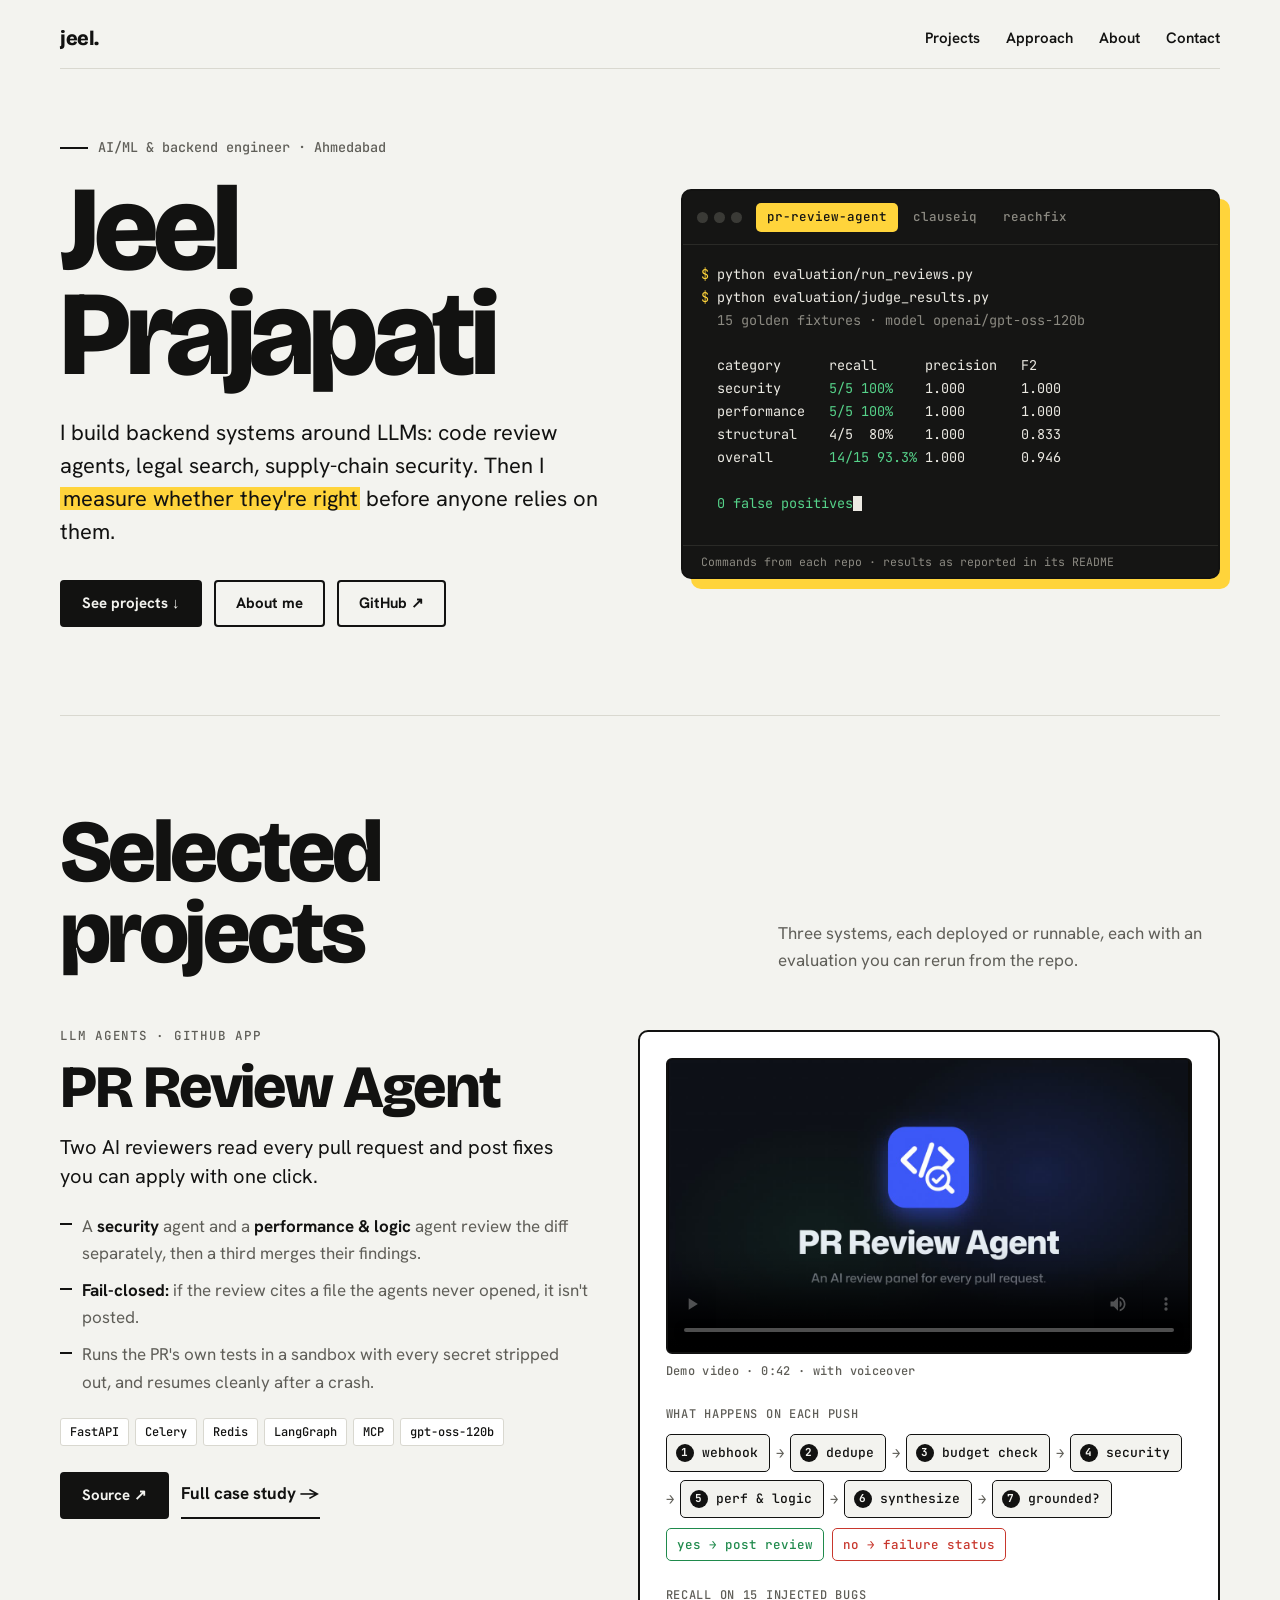
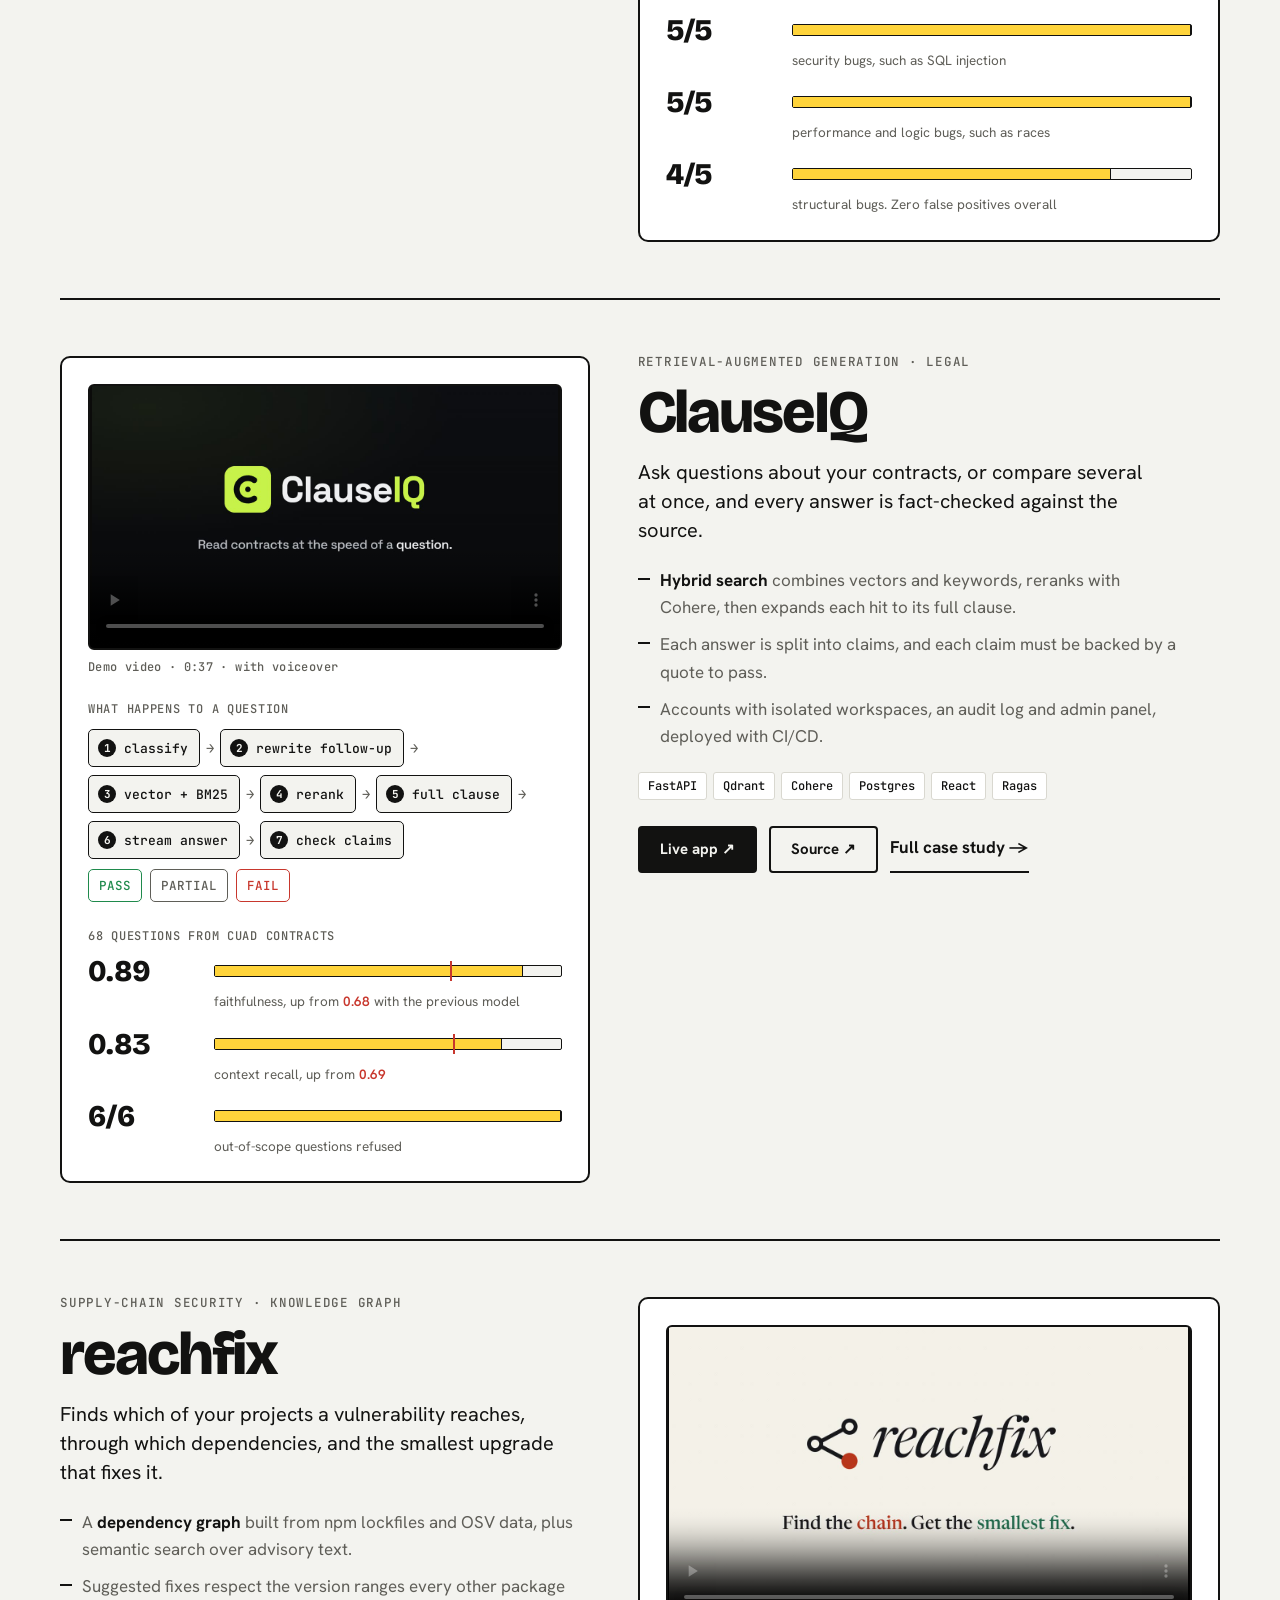
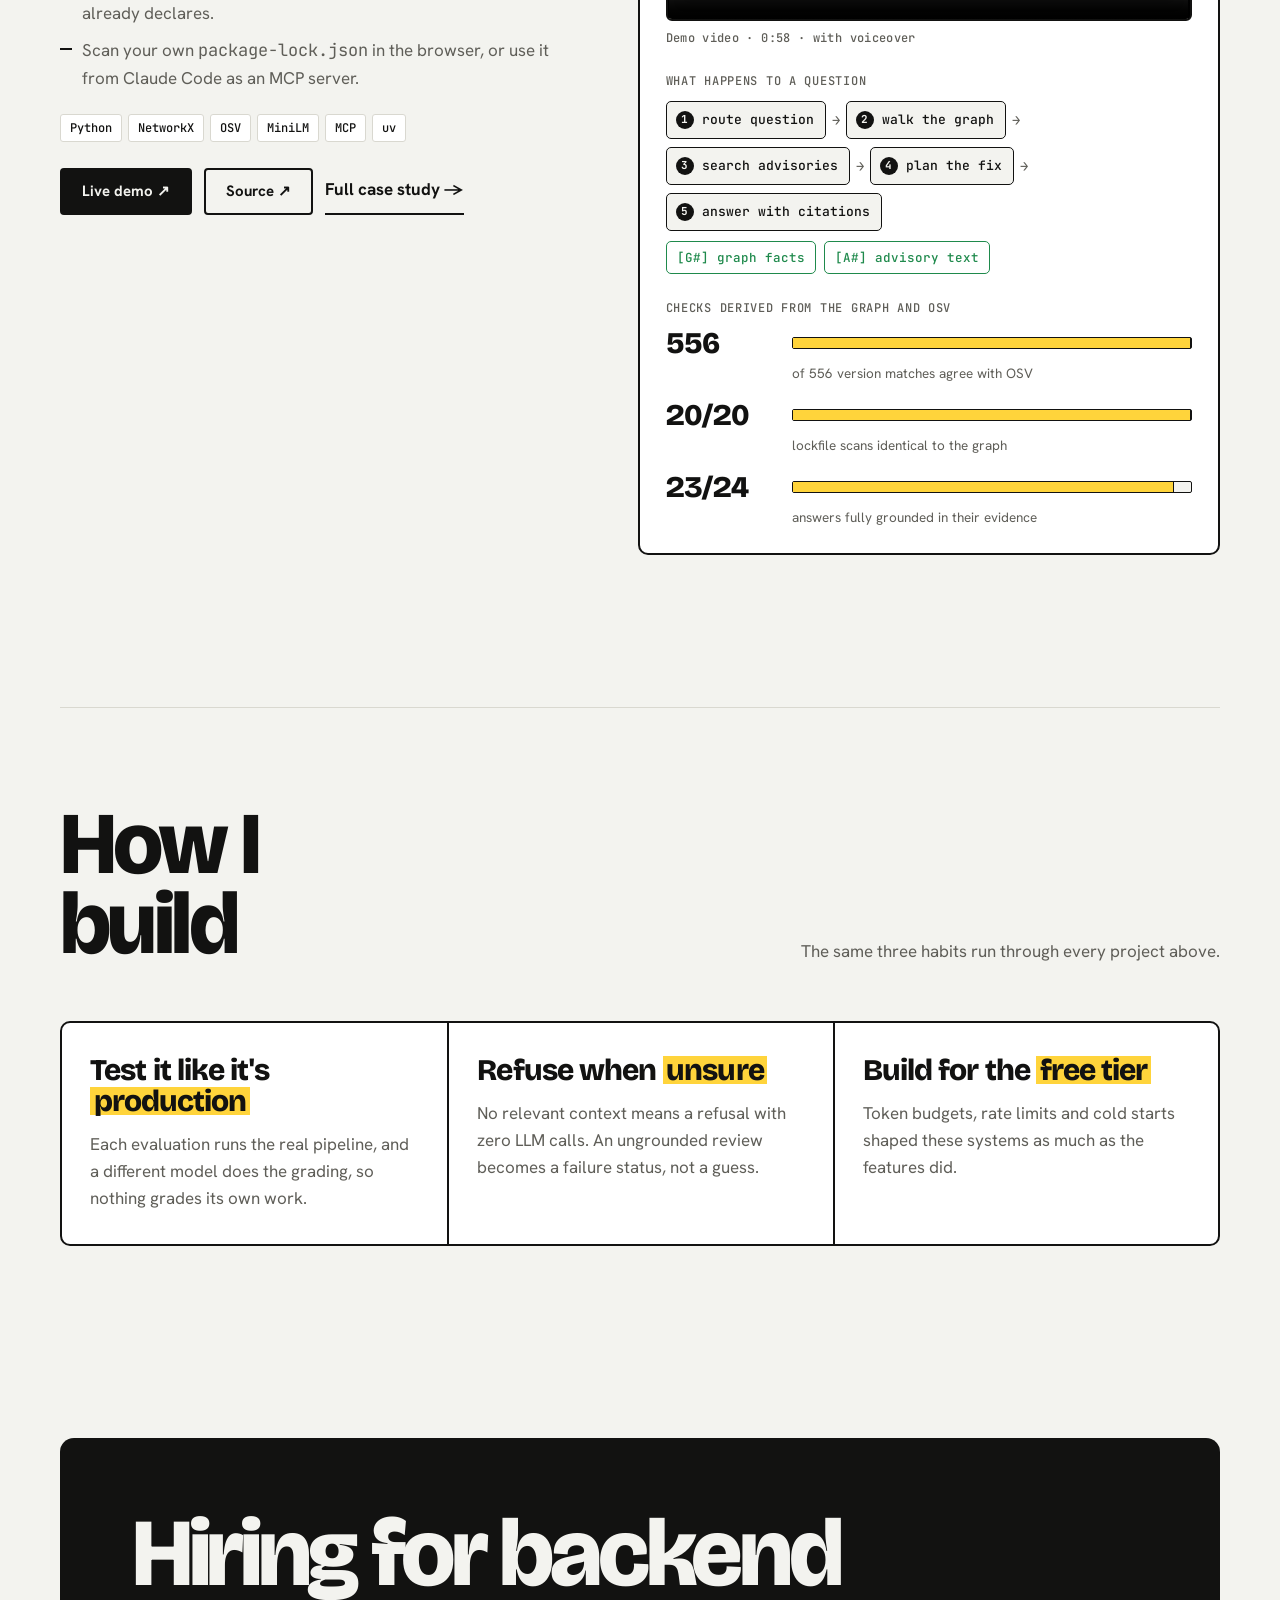
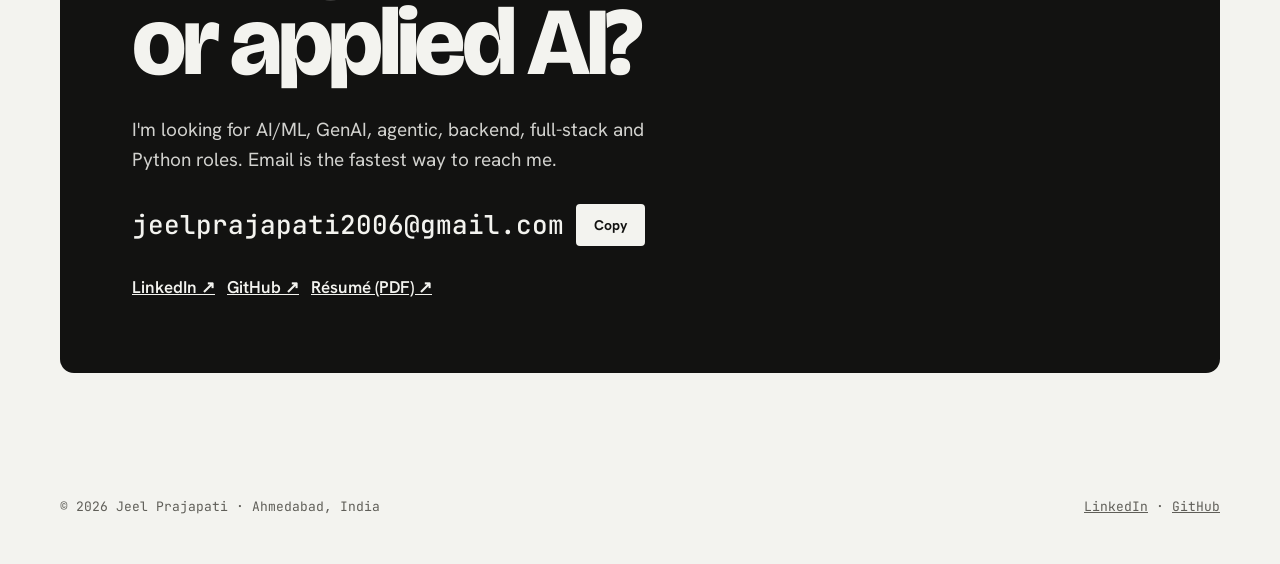
==== commit 3e52eb13: "Add demo videos for each project Embeds the PR Review Agent, ClauseIQ and reachfix walkthrough video" ====
--- a/index.html
+++ b/index.html
@@ -72,6 +72,13 @@
         <div class="plinks"><a class="btn solid" href="https://github.com/JeelPrajapati23/PR-Review-Agent">Source ↗</a><a class="more" href="projects/pr-review-agent.html">Full case study →</a></div>
       </div>
       <div class="figure">
+        <figure class="demo">
+          <video controls preload="metadata" playsinline poster="assets/video/pr-review-agent-poster.jpg" aria-label="PR Review Agent demo video">
+            <source src="assets/video/pr-review-agent.mp4" type="video/mp4">
+            Your browser can't play this video. <a href="assets/video/pr-review-agent.mp4">Download it instead</a>.
+          </video>
+          <figcaption><span>Demo video · 0:42 · with voiceover</span></figcaption>
+        </figure>
         <div>
           <div class="fig-label">What happens on each push</div>
           <ol class="flow">
@@ -110,6 +117,13 @@
         <div class="plinks"><a class="btn solid" href="https://clauseiq-rag.vercel.app">Live app ↗</a><a class="btn" href="https://github.com/JeelPrajapati23/ClauseIQ">Source ↗</a><a class="more" href="projects/clauseiq.html">Full case study →</a></div>
       </div>
       <div class="figure">
+        <figure class="demo">
+          <video controls preload="metadata" playsinline poster="assets/video/clauseiq-poster.jpg" aria-label="ClauseIQ demo video">
+            <source src="assets/video/clauseiq.mp4" type="video/mp4">
+            Your browser can't play this video. <a href="assets/video/clauseiq.mp4">Download it instead</a>.
+          </video>
+          <figcaption><span>Demo video · 0:37 · with voiceover</span></figcaption>
+        </figure>
         <div>
           <div class="fig-label">What happens to a question</div>
           <ol class="flow">
@@ -148,6 +162,13 @@
         <div class="plinks"><a class="btn solid" href="https://reachfix-latest.onrender.com">Live demo ↗</a><a class="btn" href="https://github.com/JeelPrajapati23/reachfix">Source ↗</a><a class="more" href="projects/reachfix.html">Full case study →</a></div>
       </div>
       <div class="figure">
+        <figure class="demo">
+          <video controls preload="metadata" playsinline poster="assets/video/reachfix-poster.jpg" aria-label="reachfix demo video">
+            <source src="assets/video/reachfix.mp4" type="video/mp4">
+            Your browser can't play this video. <a href="assets/video/reachfix.mp4">Download it instead</a>.
+          </video>
+          <figcaption><span>Demo video · 0:58 · with voiceover</span></figcaption>
+        </figure>
         <div>
           <div class="fig-label">What happens to a question</div>
           <ol class="flow">
--- a/assets/styles.css
+++ b/assets/styles.css
@@ -304,3 +304,12 @@
     .course { columns: 1; }
     .card { box-shadow: 6px 6px 0 var(--mark); }
   }
+
+  /* ---------- demo videos ---------- */
+  .demo { margin: 0; display: grid; gap: 10px; }
+  .demo video { display: block; width: 100%; max-width: 100%; aspect-ratio: 16 / 9; background: #0B0B0A; border: 2px solid var(--ink); border-radius: 6px; }
+  .demo figcaption { font: 500 12px/1.3 var(--mono); color: var(--muted); letter-spacing: .03em; }
+  .p-demo { border-top: 1px solid var(--line); }
+  .p-demo .demo { max-width: 1000px; }
+  .p-demo .demo video { border-radius: 10px; box-shadow: 12px 12px 0 var(--mark); }
+  @media (max-width: 560px) { .p-demo .demo video { box-shadow: 6px 6px 0 var(--mark); } }
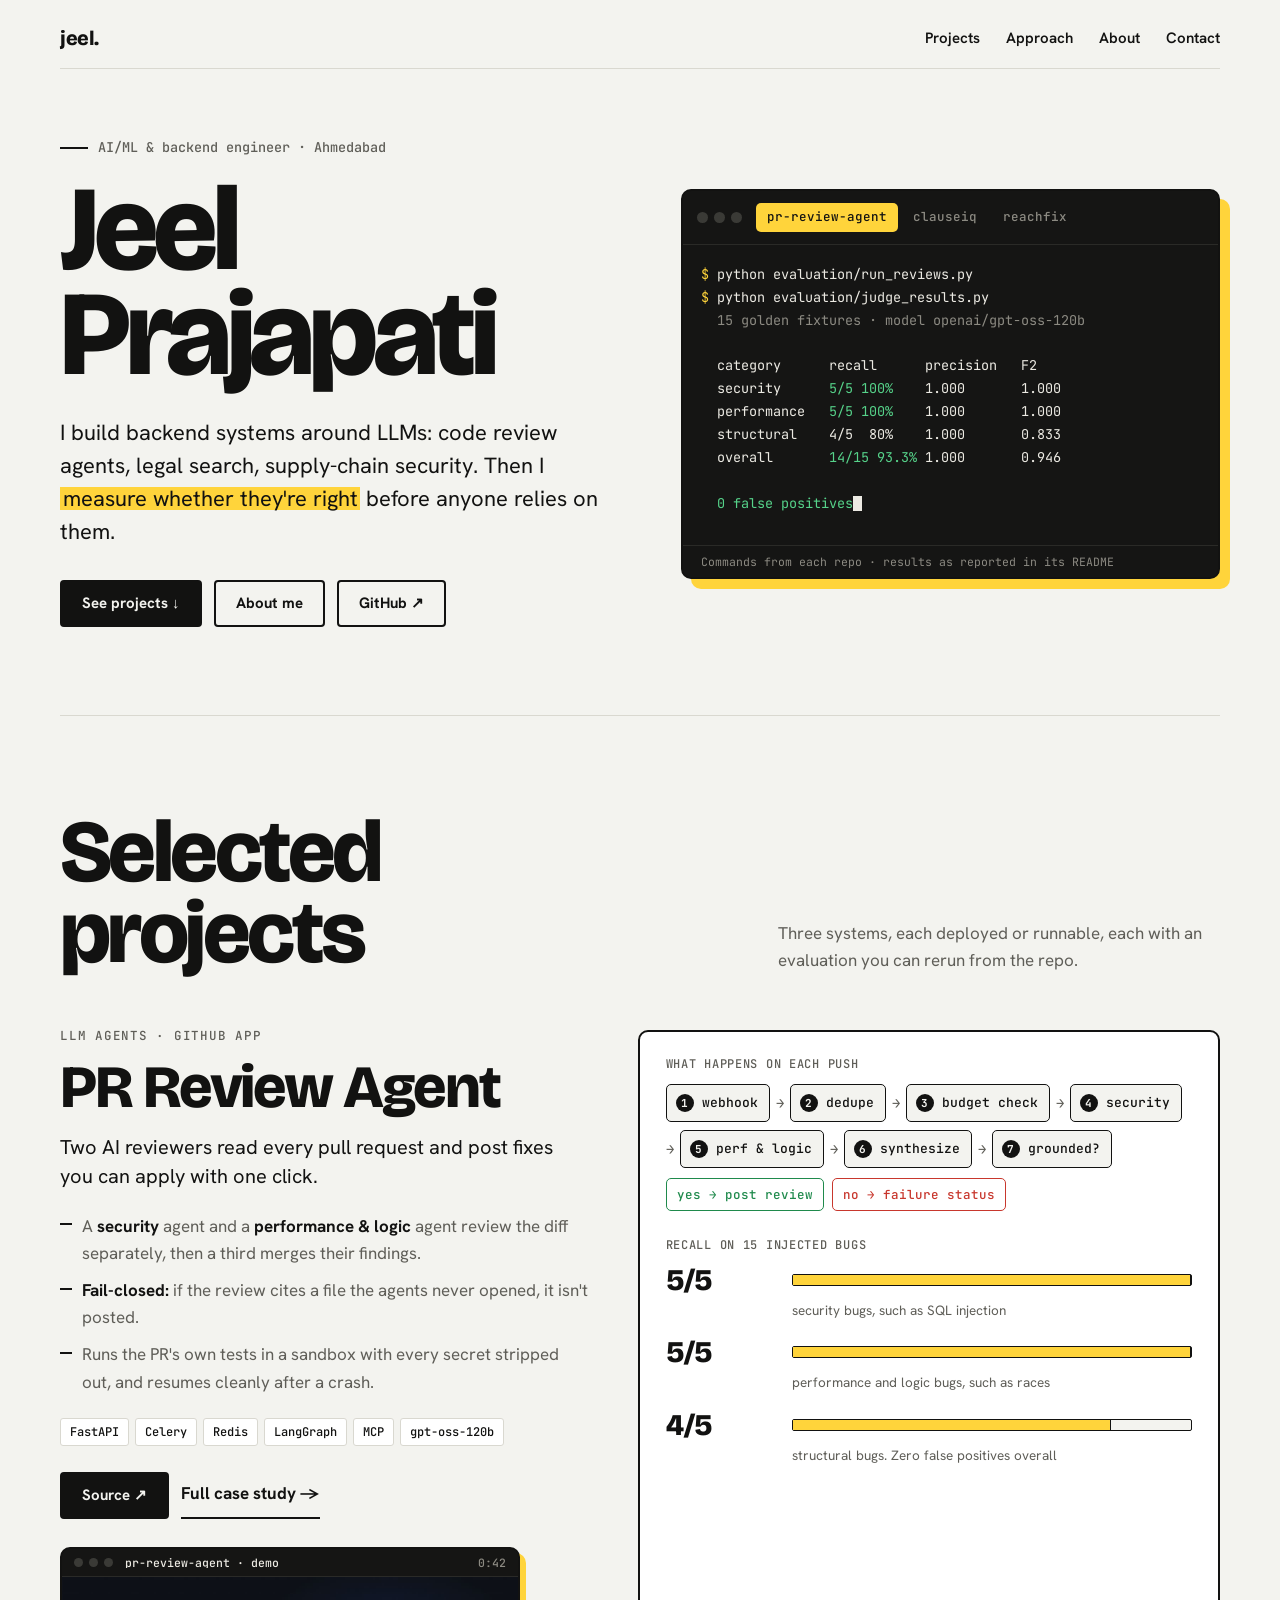
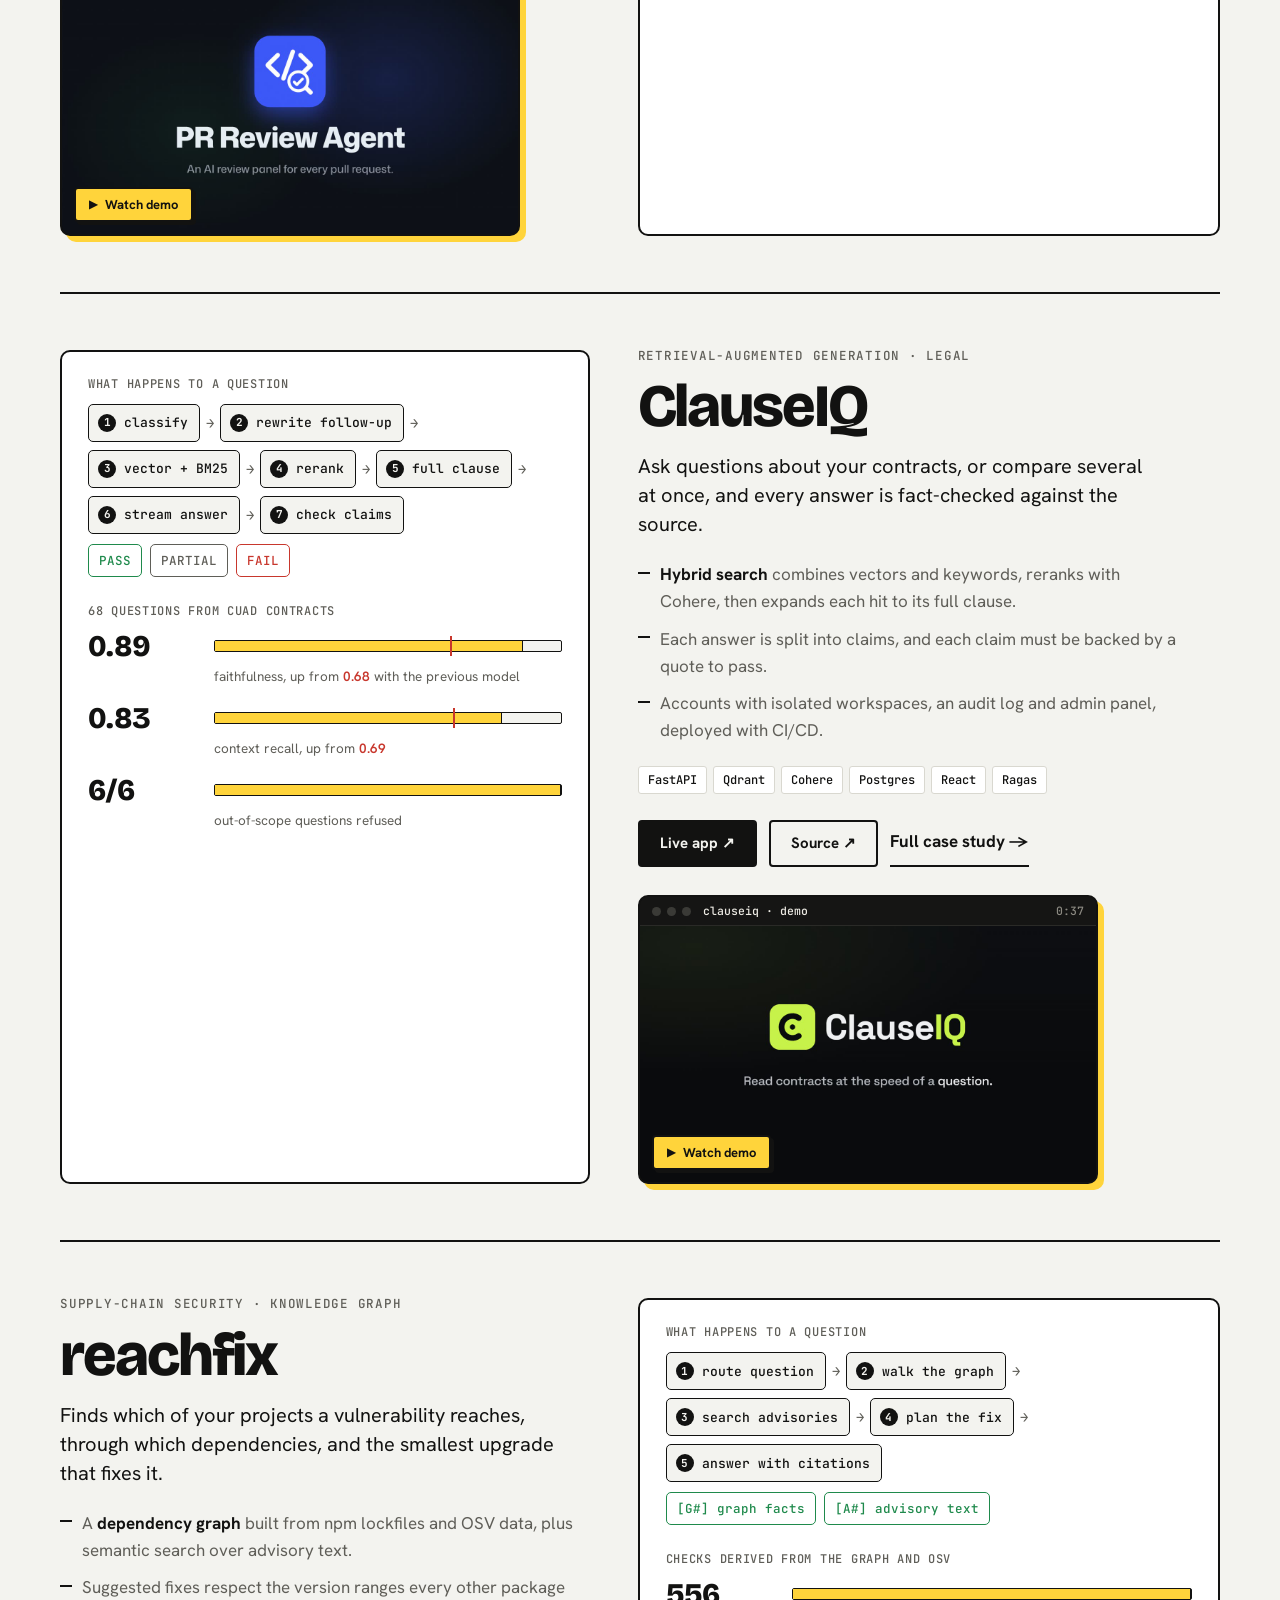
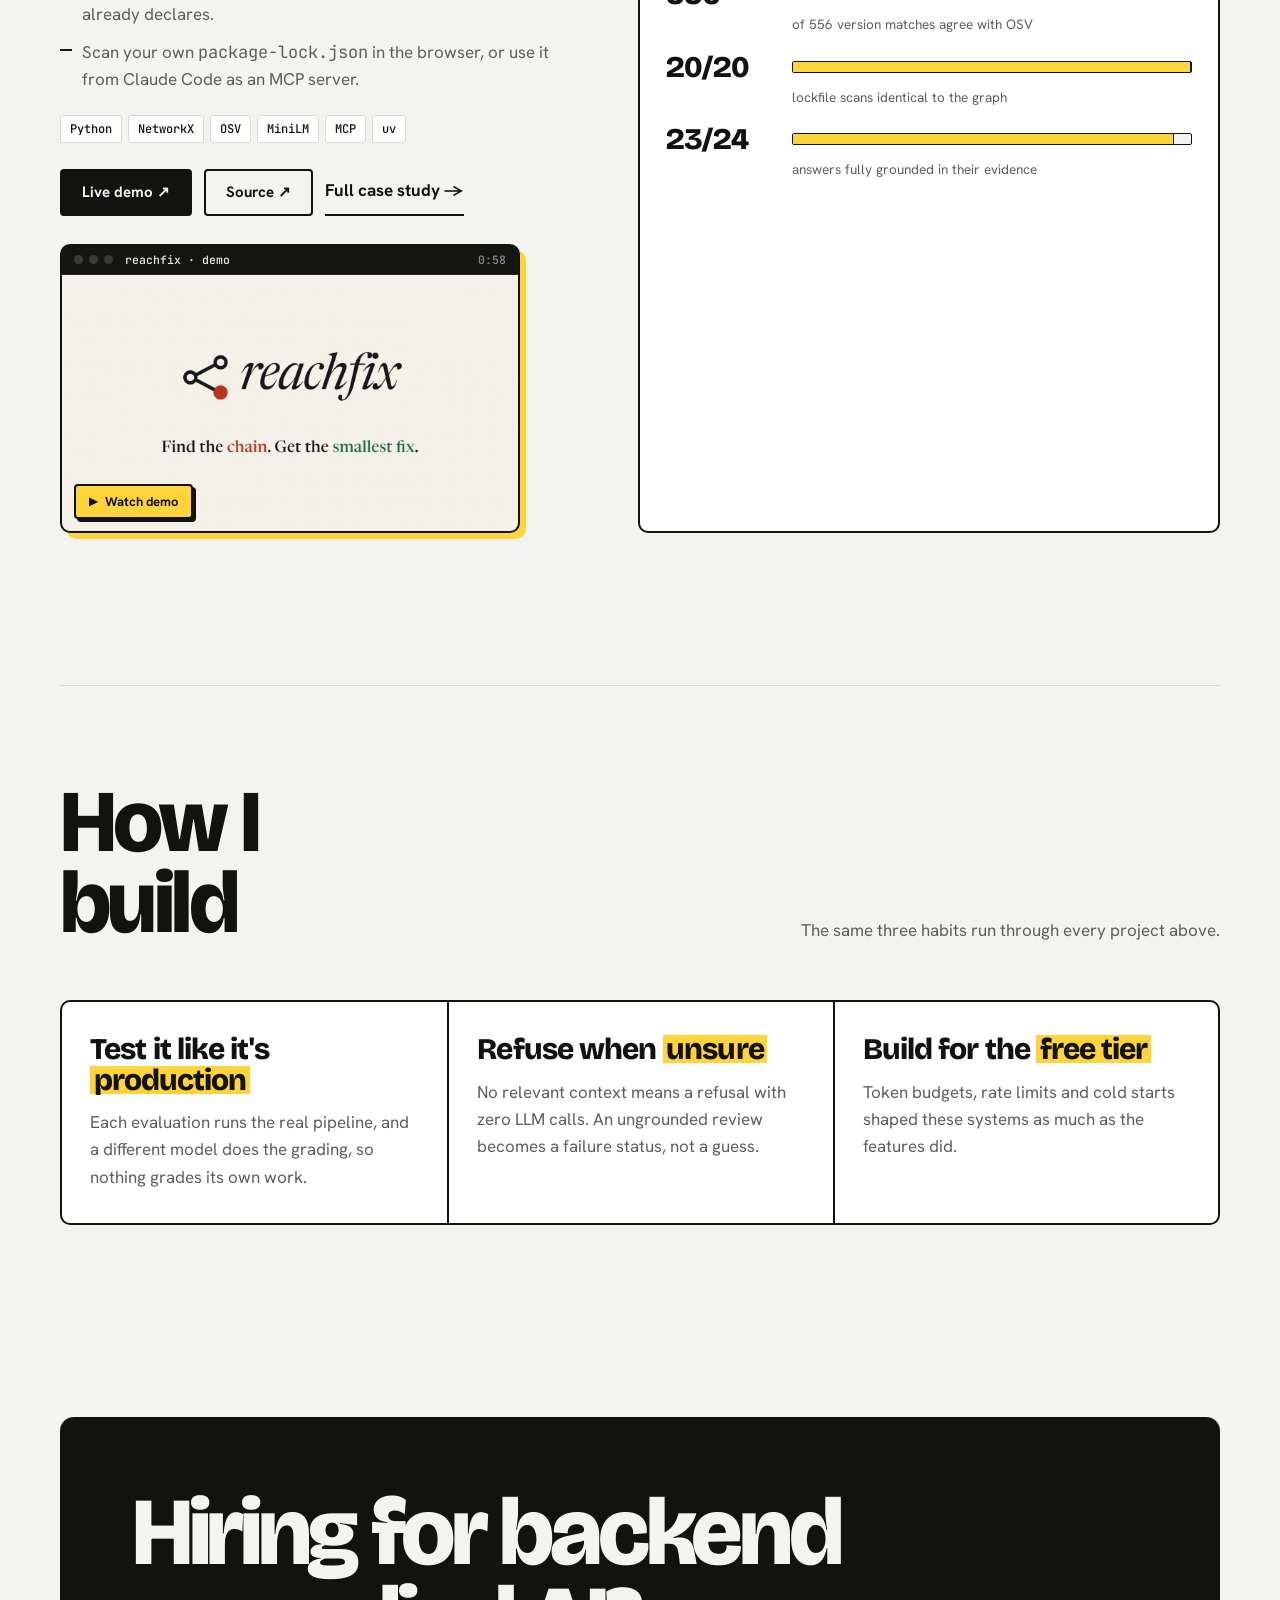
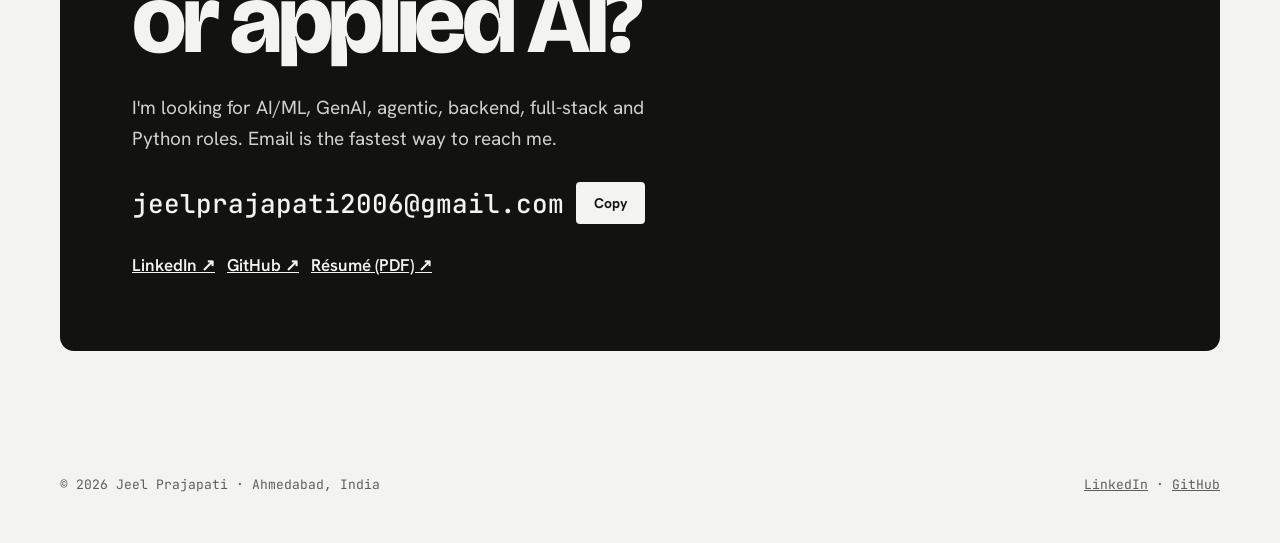
==== commit 56d6d248: "Make demo videos compact and embedded Videos now sit in small window frames that match the site's te" ====
--- a/index.html
+++ b/index.html
@@ -70,15 +70,18 @@
         </ul>
         <div class="stack"><span>FastAPI</span><span>Celery</span><span>Redis</span><span>LangGraph</span><span>MCP</span><span>gpt-oss-120b</span></div>
         <div class="plinks"><a class="btn solid" href="https://github.com/JeelPrajapati23/PR-Review-Agent">Source ↗</a><a class="more" href="projects/pr-review-agent.html">Full case study →</a></div>
+        <div class="vwin">
+          <div class="vbar"><span class="dots" aria-hidden="true"><i></i><i></i><i></i></span><span class="vname">pr-review-agent · demo</span><span class="vdur">0:42</span></div>
+          <div class="vbody">
+            <video controls preload="metadata" playsinline poster="assets/video/pr-review-agent-poster.jpg" aria-label="PR Review Agent demo video">
+              <source src="assets/video/pr-review-agent.mp4" type="video/mp4">
+              Your browser can't play this video. <a href="assets/video/pr-review-agent.mp4">Download it instead</a>.
+            </video>
+            <button class="vplay" type="button" hidden aria-label="Play the PR Review Agent demo, 0:42, with sound"><span aria-hidden="true">▶</span>Watch demo</button>
+          </div>
+        </div>
       </div>
       <div class="figure">
-        <figure class="demo">
-          <video controls preload="metadata" playsinline poster="assets/video/pr-review-agent-poster.jpg" aria-label="PR Review Agent demo video">
-            <source src="assets/video/pr-review-agent.mp4" type="video/mp4">
-            Your browser can't play this video. <a href="assets/video/pr-review-agent.mp4">Download it instead</a>.
-          </video>
-          <figcaption><span>Demo video · 0:42 · with voiceover</span></figcaption>
-        </figure>
         <div>
           <div class="fig-label">What happens on each push</div>
           <ol class="flow">
@@ -115,15 +118,18 @@
         </ul>
         <div class="stack"><span>FastAPI</span><span>Qdrant</span><span>Cohere</span><span>Postgres</span><span>React</span><span>Ragas</span></div>
         <div class="plinks"><a class="btn solid" href="https://clauseiq-rag.vercel.app">Live app ↗</a><a class="btn" href="https://github.com/JeelPrajapati23/ClauseIQ">Source ↗</a><a class="more" href="projects/clauseiq.html">Full case study →</a></div>
+        <div class="vwin">
+          <div class="vbar"><span class="dots" aria-hidden="true"><i></i><i></i><i></i></span><span class="vname">clauseiq · demo</span><span class="vdur">0:37</span></div>
+          <div class="vbody">
+            <video controls preload="metadata" playsinline poster="assets/video/clauseiq-poster.jpg" aria-label="ClauseIQ demo video">
+              <source src="assets/video/clauseiq.mp4" type="video/mp4">
+              Your browser can't play this video. <a href="assets/video/clauseiq.mp4">Download it instead</a>.
+            </video>
+            <button class="vplay" type="button" hidden aria-label="Play the ClauseIQ demo, 0:37, with sound"><span aria-hidden="true">▶</span>Watch demo</button>
+          </div>
+        </div>
       </div>
       <div class="figure">
-        <figure class="demo">
-          <video controls preload="metadata" playsinline poster="assets/video/clauseiq-poster.jpg" aria-label="ClauseIQ demo video">
-            <source src="assets/video/clauseiq.mp4" type="video/mp4">
-            Your browser can't play this video. <a href="assets/video/clauseiq.mp4">Download it instead</a>.
-          </video>
-          <figcaption><span>Demo video · 0:37 · with voiceover</span></figcaption>
-        </figure>
         <div>
           <div class="fig-label">What happens to a question</div>
           <ol class="flow">
@@ -160,15 +166,18 @@
         </ul>
         <div class="stack"><span>Python</span><span>NetworkX</span><span>OSV</span><span>MiniLM</span><span>MCP</span><span>uv</span></div>
         <div class="plinks"><a class="btn solid" href="https://reachfix-latest.onrender.com">Live demo ↗</a><a class="btn" href="https://github.com/JeelPrajapati23/reachfix">Source ↗</a><a class="more" href="projects/reachfix.html">Full case study →</a></div>
+        <div class="vwin">
+          <div class="vbar"><span class="dots" aria-hidden="true"><i></i><i></i><i></i></span><span class="vname">reachfix · demo</span><span class="vdur">0:58</span></div>
+          <div class="vbody">
+            <video controls preload="metadata" playsinline poster="assets/video/reachfix-poster.jpg" aria-label="reachfix demo video">
+              <source src="assets/video/reachfix.mp4" type="video/mp4">
+              Your browser can't play this video. <a href="assets/video/reachfix.mp4">Download it instead</a>.
+            </video>
+            <button class="vplay" type="button" hidden aria-label="Play the reachfix demo, 0:58, with sound"><span aria-hidden="true">▶</span>Watch demo</button>
+          </div>
+        </div>
       </div>
       <div class="figure">
-        <figure class="demo">
-          <video controls preload="metadata" playsinline poster="assets/video/reachfix-poster.jpg" aria-label="reachfix demo video">
-            <source src="assets/video/reachfix.mp4" type="video/mp4">
-            Your browser can't play this video. <a href="assets/video/reachfix.mp4">Download it instead</a>.
-          </video>
-          <figcaption><span>Demo video · 0:58 · with voiceover</span></figcaption>
-        </figure>
         <div>
           <div class="fig-label">What happens to a question</div>
           <ol class="flow">
--- a/assets/styles.css
+++ b/assets/styles.css
@@ -306,10 +306,21 @@
   }
 
   /* ---------- demo videos ---------- */
-  .demo { margin: 0; display: grid; gap: 10px; }
-  .demo video { display: block; width: 100%; max-width: 100%; aspect-ratio: 16 / 9; background: #0B0B0A; border: 2px solid var(--ink); border-radius: 6px; }
-  .demo figcaption { font: 500 12px/1.3 var(--mono); color: var(--muted); letter-spacing: .03em; }
-  .p-demo { border-top: 1px solid var(--line); }
-  .p-demo .demo { max-width: 1000px; }
-  .p-demo .demo video { border-radius: 10px; box-shadow: 12px 12px 0 var(--mark); }
-  @media (max-width: 560px) { .p-demo .demo video { box-shadow: 6px 6px 0 var(--mark); } }
+  .vwin { margin-top: 28px; max-width: 460px; background: var(--term); border: 2px solid var(--ink); border-radius: 10px; overflow: hidden; box-shadow: 6px 6px 0 var(--mark); }
+  .vbar { display: flex; align-items: center; gap: 12px; padding: 8px 12px; border-bottom: 1px solid #2A2A27; font: 500 11.5px/1 var(--mono); color: var(--term-dim); }
+  .vbar .vname { color: var(--term-ink); flex: 1; min-width: 0; overflow: hidden; text-overflow: ellipsis; white-space: nowrap; }
+  .vbar .dots i { width: 9px; height: 9px; }
+  .vbody { position: relative; }
+  .vbody video { display: block; width: 100%; aspect-ratio: 16 / 9; background: #0B0B0A; }
+  .vplay {
+    position: absolute; left: 12px; bottom: 12px; display: inline-flex; align-items: center; gap: 8px;
+    padding: 9px 13px; border: 2px solid var(--on-mark); border-radius: 4px; cursor: pointer;
+    background: var(--mark); color: var(--on-mark); font: 700 13px/1 var(--body);
+    box-shadow: 3px 3px 0 var(--on-mark); transition: transform .15s, box-shadow .15s;
+  }
+  .vplay span { font-size: 11px; }
+  .vplay:hover { transform: translate(-2px, -2px); box-shadow: 5px 5px 0 var(--on-mark); }
+  .vplay:focus-visible { outline: 2px solid var(--mark); outline-offset: 3px; }
+  .p-demo .vwin { margin-top: 0; max-width: 640px; }
+  .p-demo .fine { margin-top: 18px; }
+  @media (max-width: 560px) { .vwin { box-shadow: 4px 4px 0 var(--mark); } }
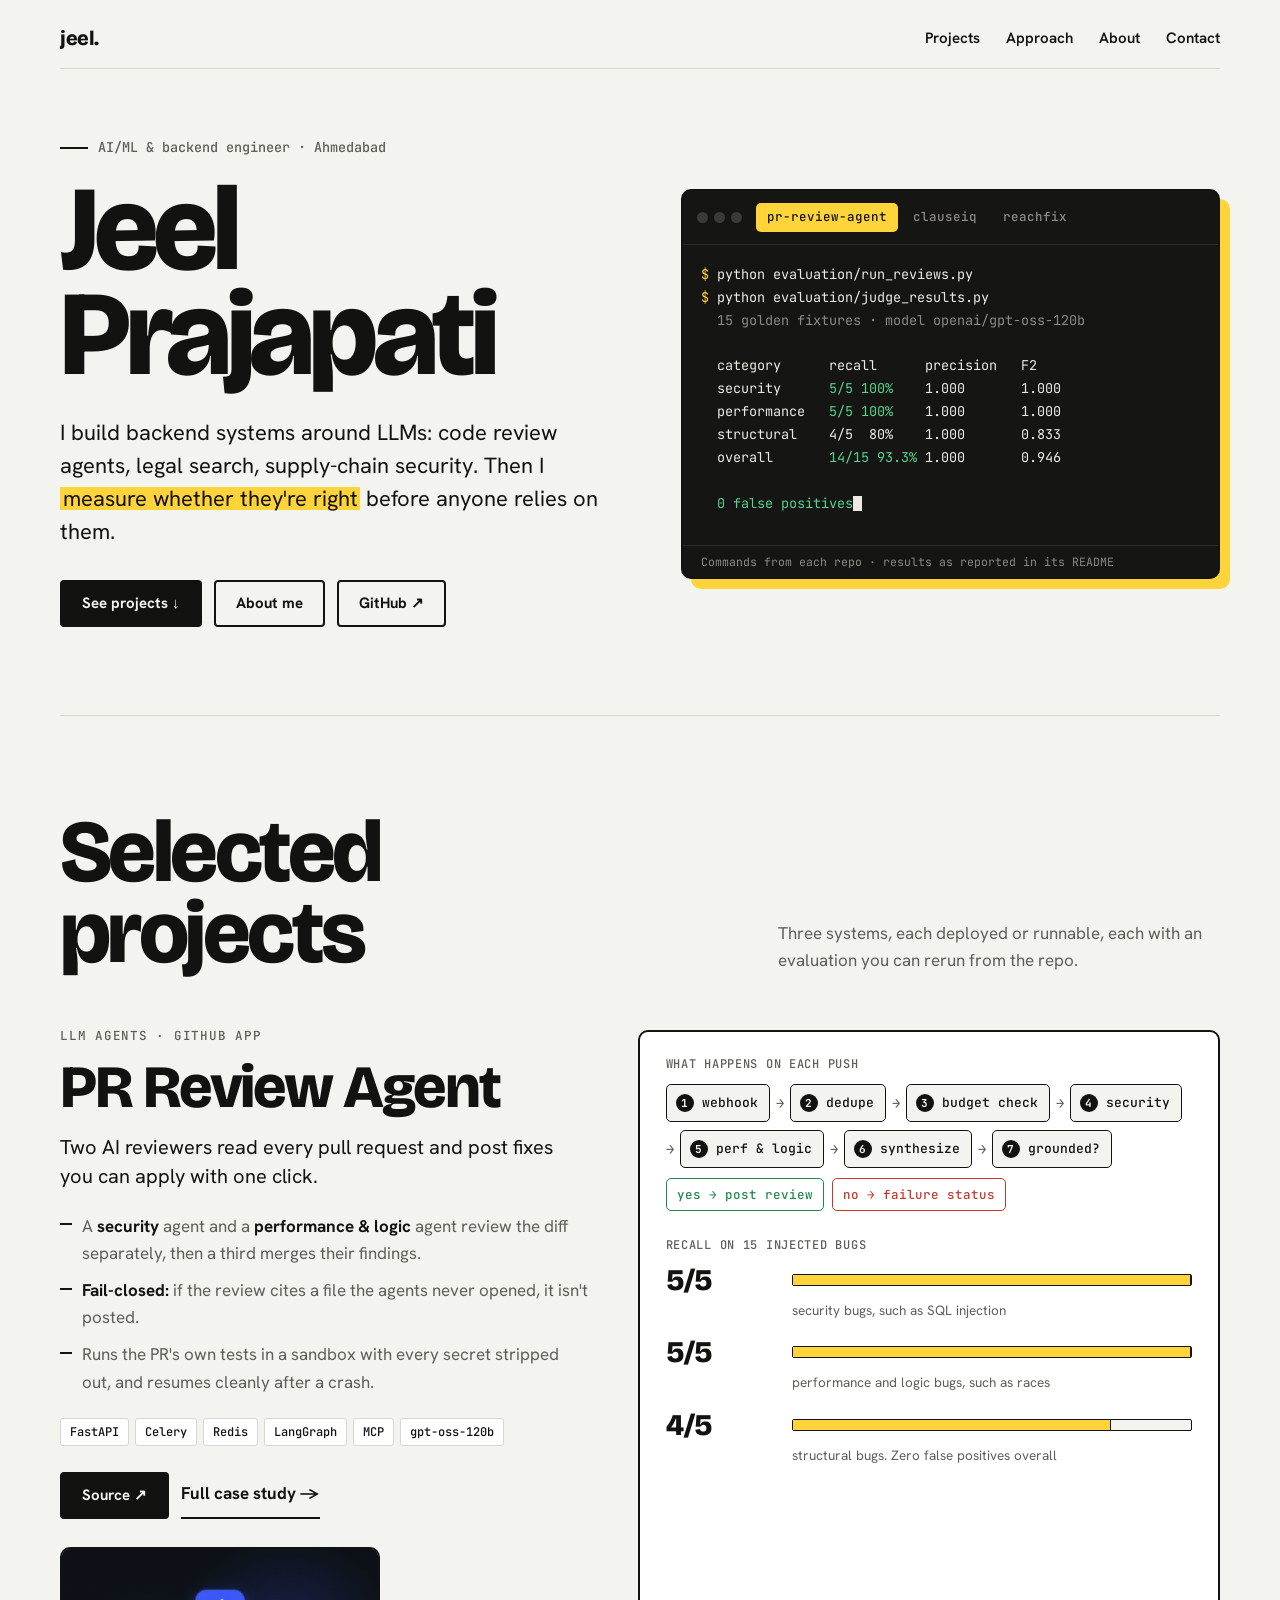
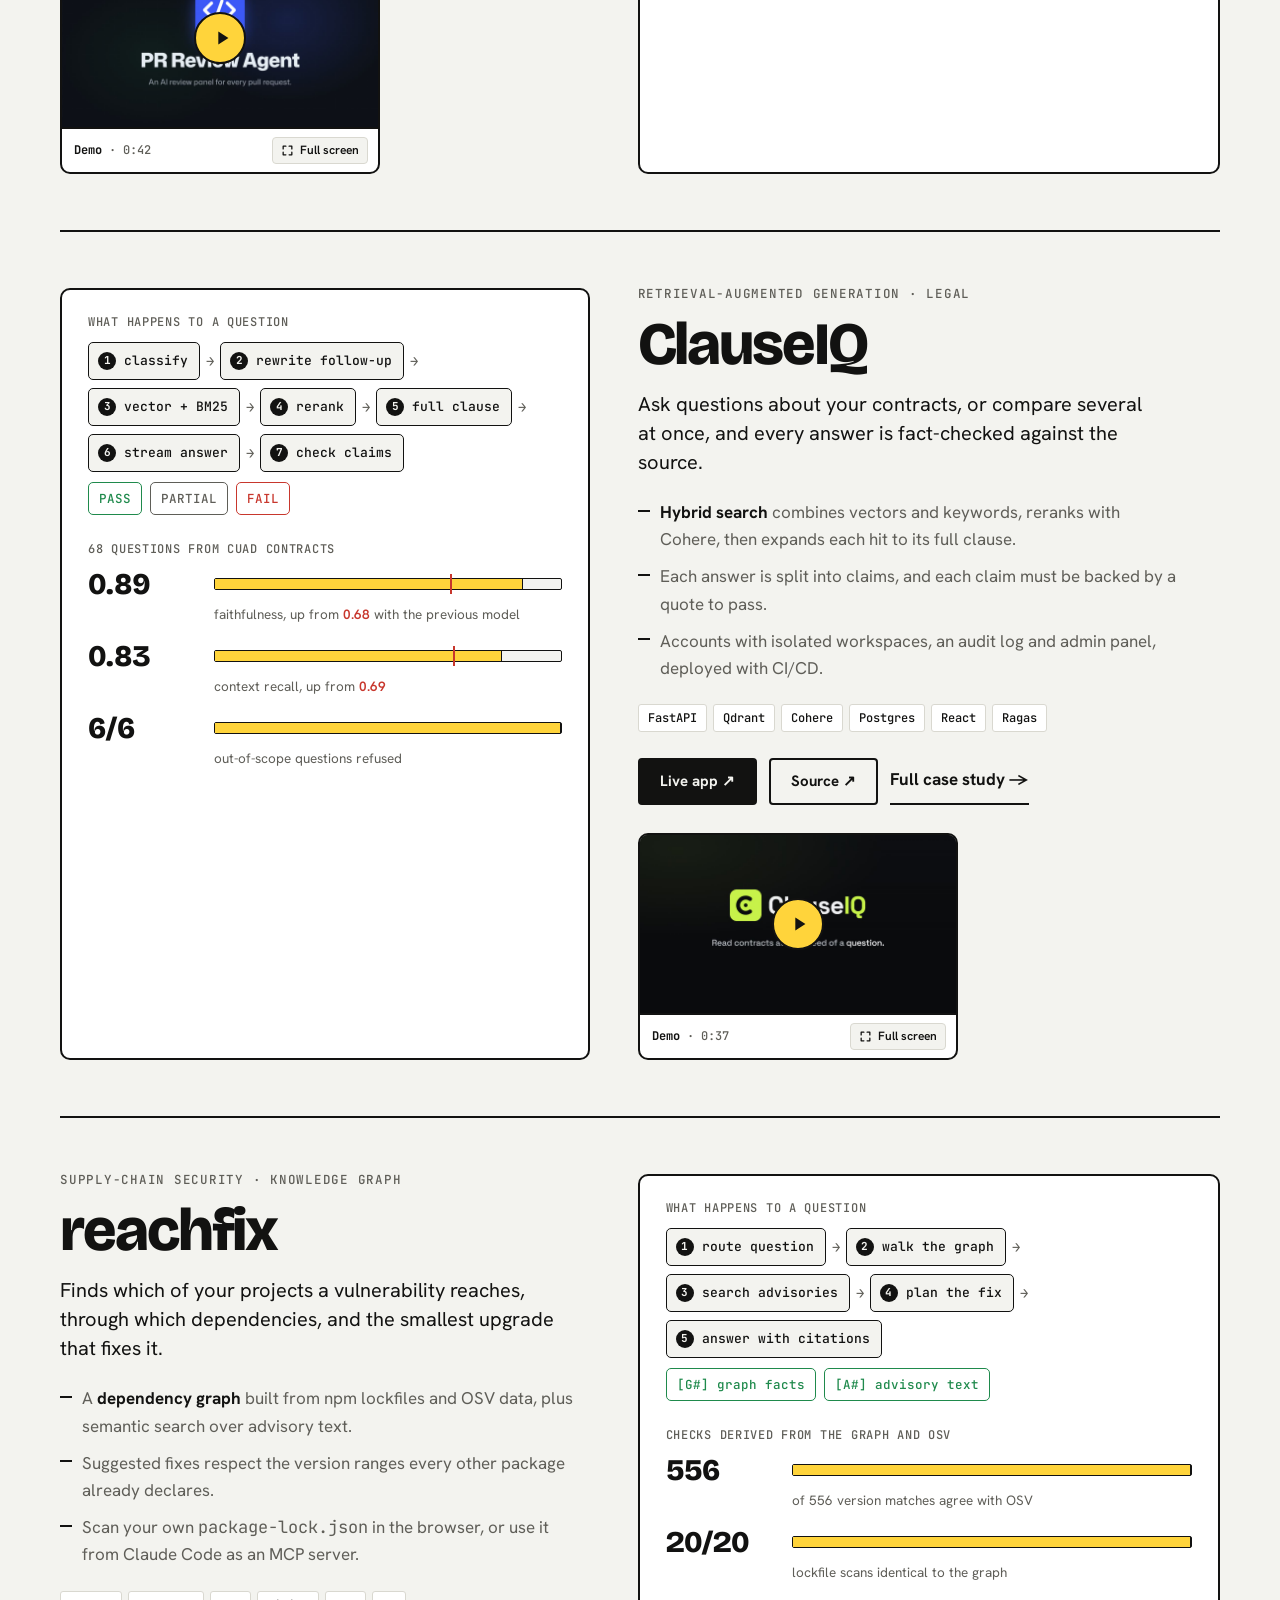
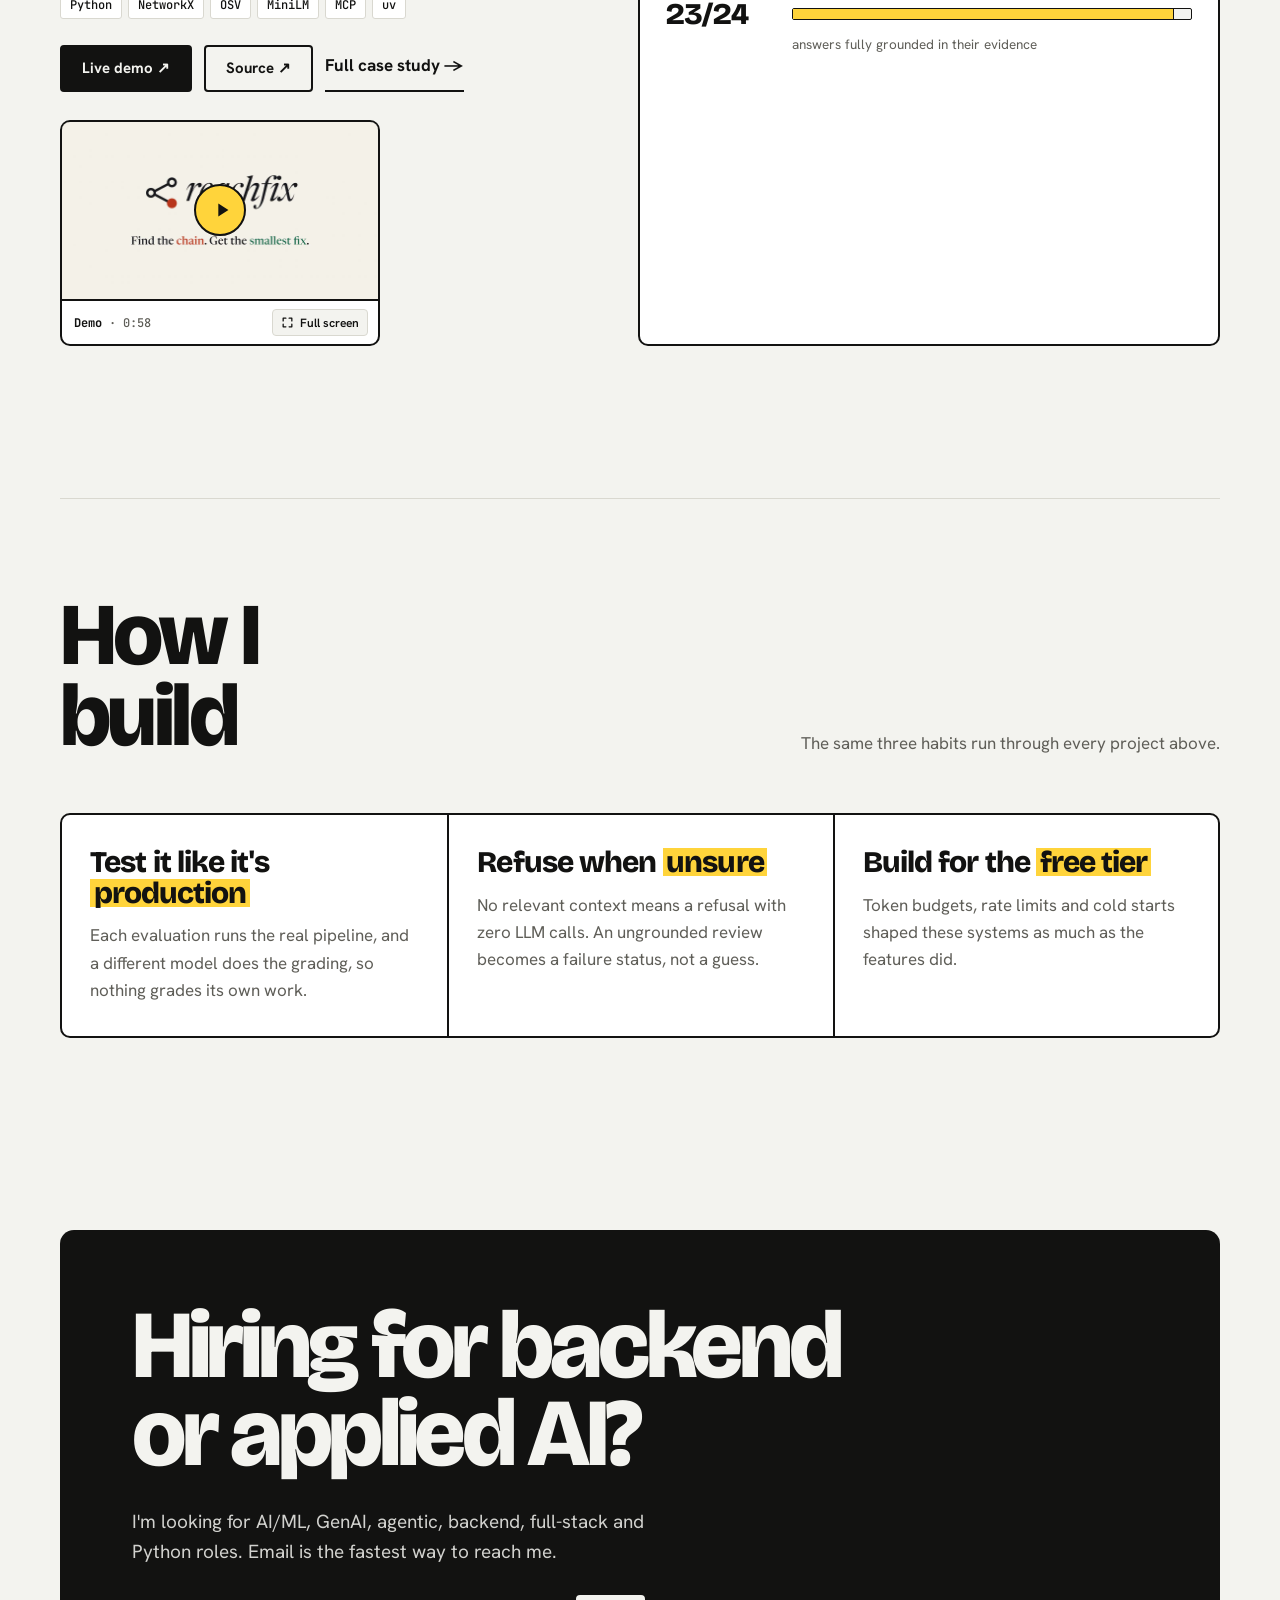
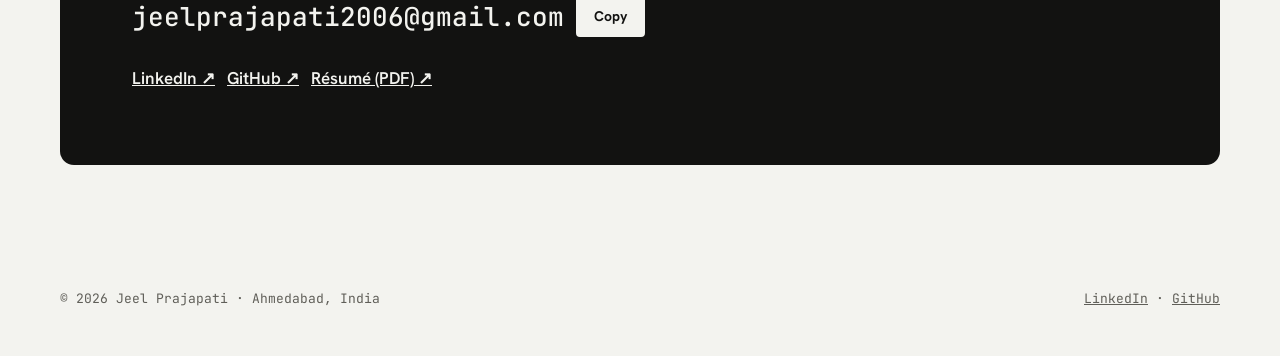
==== commit 43b22264: "Shrink demo videos into mini-player cards Each demo is now a small card (320px on the home page, 360" ====
--- a/index.html
+++ b/index.html
@@ -70,14 +70,17 @@
         </ul>
         <div class="stack"><span>FastAPI</span><span>Celery</span><span>Redis</span><span>LangGraph</span><span>MCP</span><span>gpt-oss-120b</span></div>
         <div class="plinks"><a class="btn solid" href="https://github.com/JeelPrajapati23/PR-Review-Agent">Source ↗</a><a class="more" href="projects/pr-review-agent.html">Full case study →</a></div>
-        <div class="vwin">
-          <div class="vbar"><span class="dots" aria-hidden="true"><i></i><i></i><i></i></span><span class="vname">pr-review-agent · demo</span><span class="vdur">0:42</span></div>
-          <div class="vbody">
+        <div class="mini">
+          <div class="mini-screen">
             <video controls preload="metadata" playsinline poster="assets/video/pr-review-agent-poster.jpg" aria-label="PR Review Agent demo video">
               <source src="assets/video/pr-review-agent.mp4" type="video/mp4">
               Your browser can't play this video. <a href="assets/video/pr-review-agent.mp4">Download it instead</a>.
             </video>
-            <button class="vplay" type="button" hidden aria-label="Play the PR Review Agent demo, 0:42, with sound"><span aria-hidden="true">▶</span>Watch demo</button>
+            <button class="mini-play" type="button" hidden aria-label="Play the PR Review Agent demo"><svg viewBox="0 0 24 24" aria-hidden="true"><path d="M8 5v14l11-7z"/></svg></button>
+          </div>
+          <div class="mini-bar">
+            <span><b>Demo</b> · 0:42</span>
+            <button class="mini-fs" type="button" aria-label="Watch the PR Review Agent demo in full screen"><svg viewBox="0 0 24 24" aria-hidden="true"><path d="M4 9V4h5M20 9V4h-5M4 15v5h5M20 15v5h-5"/></svg>Full screen</button>
           </div>
         </div>
       </div>
@@ -118,14 +121,17 @@
         </ul>
         <div class="stack"><span>FastAPI</span><span>Qdrant</span><span>Cohere</span><span>Postgres</span><span>React</span><span>Ragas</span></div>
         <div class="plinks"><a class="btn solid" href="https://clauseiq-rag.vercel.app">Live app ↗</a><a class="btn" href="https://github.com/JeelPrajapati23/ClauseIQ">Source ↗</a><a class="more" href="projects/clauseiq.html">Full case study →</a></div>
-        <div class="vwin">
-          <div class="vbar"><span class="dots" aria-hidden="true"><i></i><i></i><i></i></span><span class="vname">clauseiq · demo</span><span class="vdur">0:37</span></div>
-          <div class="vbody">
+        <div class="mini">
+          <div class="mini-screen">
             <video controls preload="metadata" playsinline poster="assets/video/clauseiq-poster.jpg" aria-label="ClauseIQ demo video">
               <source src="assets/video/clauseiq.mp4" type="video/mp4">
               Your browser can't play this video. <a href="assets/video/clauseiq.mp4">Download it instead</a>.
             </video>
-            <button class="vplay" type="button" hidden aria-label="Play the ClauseIQ demo, 0:37, with sound"><span aria-hidden="true">▶</span>Watch demo</button>
+            <button class="mini-play" type="button" hidden aria-label="Play the ClauseIQ demo"><svg viewBox="0 0 24 24" aria-hidden="true"><path d="M8 5v14l11-7z"/></svg></button>
+          </div>
+          <div class="mini-bar">
+            <span><b>Demo</b> · 0:37</span>
+            <button class="mini-fs" type="button" aria-label="Watch the ClauseIQ demo in full screen"><svg viewBox="0 0 24 24" aria-hidden="true"><path d="M4 9V4h5M20 9V4h-5M4 15v5h5M20 15v5h-5"/></svg>Full screen</button>
           </div>
         </div>
       </div>
@@ -166,14 +172,17 @@
         </ul>
         <div class="stack"><span>Python</span><span>NetworkX</span><span>OSV</span><span>MiniLM</span><span>MCP</span><span>uv</span></div>
         <div class="plinks"><a class="btn solid" href="https://reachfix-latest.onrender.com">Live demo ↗</a><a class="btn" href="https://github.com/JeelPrajapati23/reachfix">Source ↗</a><a class="more" href="projects/reachfix.html">Full case study →</a></div>
-        <div class="vwin">
-          <div class="vbar"><span class="dots" aria-hidden="true"><i></i><i></i><i></i></span><span class="vname">reachfix · demo</span><span class="vdur">0:58</span></div>
-          <div class="vbody">
+        <div class="mini">
+          <div class="mini-screen">
             <video controls preload="metadata" playsinline poster="assets/video/reachfix-poster.jpg" aria-label="reachfix demo video">
               <source src="assets/video/reachfix.mp4" type="video/mp4">
               Your browser can't play this video. <a href="assets/video/reachfix.mp4">Download it instead</a>.
             </video>
-            <button class="vplay" type="button" hidden aria-label="Play the reachfix demo, 0:58, with sound"><span aria-hidden="true">▶</span>Watch demo</button>
+            <button class="mini-play" type="button" hidden aria-label="Play the reachfix demo"><svg viewBox="0 0 24 24" aria-hidden="true"><path d="M8 5v14l11-7z"/></svg></button>
+          </div>
+          <div class="mini-bar">
+            <span><b>Demo</b> · 0:58</span>
+            <button class="mini-fs" type="button" aria-label="Watch the reachfix demo in full screen"><svg viewBox="0 0 24 24" aria-hidden="true"><path d="M4 9V4h5M20 9V4h-5M4 15v5h5M20 15v5h-5"/></svg>Full screen</button>
           </div>
         </div>
       </div>
--- a/assets/styles.css
+++ b/assets/styles.css
@@ -305,22 +305,27 @@
     .card { box-shadow: 6px 6px 0 var(--mark); }
   }
 
-  /* ---------- demo videos ---------- */
-  .vwin { margin-top: 28px; max-width: 460px; background: var(--term); border: 2px solid var(--ink); border-radius: 10px; overflow: hidden; box-shadow: 6px 6px 0 var(--mark); }
-  .vbar { display: flex; align-items: center; gap: 12px; padding: 8px 12px; border-bottom: 1px solid #2A2A27; font: 500 11.5px/1 var(--mono); color: var(--term-dim); }
-  .vbar .vname { color: var(--term-ink); flex: 1; min-width: 0; overflow: hidden; text-overflow: ellipsis; white-space: nowrap; }
-  .vbar .dots i { width: 9px; height: 9px; }
-  .vbody { position: relative; }
-  .vbody video { display: block; width: 100%; aspect-ratio: 16 / 9; background: #0B0B0A; }
-  .vplay {
-    position: absolute; left: 12px; bottom: 12px; display: inline-flex; align-items: center; gap: 8px;
-    padding: 9px 13px; border: 2px solid var(--on-mark); border-radius: 4px; cursor: pointer;
-    background: var(--mark); color: var(--on-mark); font: 700 13px/1 var(--body);
-    box-shadow: 3px 3px 0 var(--on-mark); transition: transform .15s, box-shadow .15s;
-  }
-  .vplay span { font-size: 11px; }
-  .vplay:hover { transform: translate(-2px, -2px); box-shadow: 5px 5px 0 var(--on-mark); }
-  .vplay:focus-visible { outline: 2px solid var(--mark); outline-offset: 3px; }
-  .p-demo .vwin { margin-top: 0; max-width: 640px; }
-  .p-demo .fine { margin-top: 18px; }
-  @media (max-width: 560px) { .vwin { box-shadow: 4px 4px 0 var(--mark); } }
+  /* ---------- demo videos: mini-player card ---------- */
+  .mini { margin-top: 28px; width: 100%; max-width: 320px; background: var(--card); border: 2px solid var(--ink); border-radius: 10px; overflow: hidden; }
+  .mini-screen { position: relative; background: #0B0B0A; }
+  .mini-screen video { display: block; width: 100%; height: auto; aspect-ratio: 16 / 9; object-fit: contain; background: #0B0B0A; }
+  .mini-play {
+    position: absolute; inset: 0; margin: auto; width: 52px; height: 52px; border-radius: 50%;
+    display: grid; place-items: center; cursor: pointer; padding: 0;
+    background: var(--mark); color: var(--on-mark); border: 2px solid var(--on-mark);
+    transition: transform .15s;
+  }
+  .mini-play svg { width: 22px; height: 22px; fill: currentColor; margin-left: 3px; }
+  .mini-play:hover { transform: scale(1.08); }
+  .mini-play:focus-visible, .mini-fs:focus-visible { outline: 2px solid var(--mark); outline-offset: 3px; }
+  .mini-bar { display: flex; align-items: center; justify-content: space-between; gap: 10px; padding: 8px 10px 8px 12px; border-top: 2px solid var(--ink); font: 500 12px/1 var(--mono); color: var(--muted); }
+  .mini-bar b { color: var(--ink); font-weight: 700; }
+  .mini-fs {
+    display: inline-flex; align-items: center; gap: 6px; cursor: pointer; padding: 6px 8px; border-radius: 4px;
+    font: 600 12px/1 var(--body); color: var(--ink); background: var(--bg); border: 1px solid var(--line);
+  }
+  .mini-fs:hover { border-color: var(--ink); }
+  .mini-fs svg { width: 13px; height: 13px; fill: none; stroke: currentColor; stroke-width: 2.4; stroke-linecap: round; stroke-linejoin: round; }
+  .project .info, .split > div { min-width: 0; }
+  .p-demo .mini { margin-top: 0; max-width: 360px; }
+  .p-demo .fine { margin-top: 14px; }
